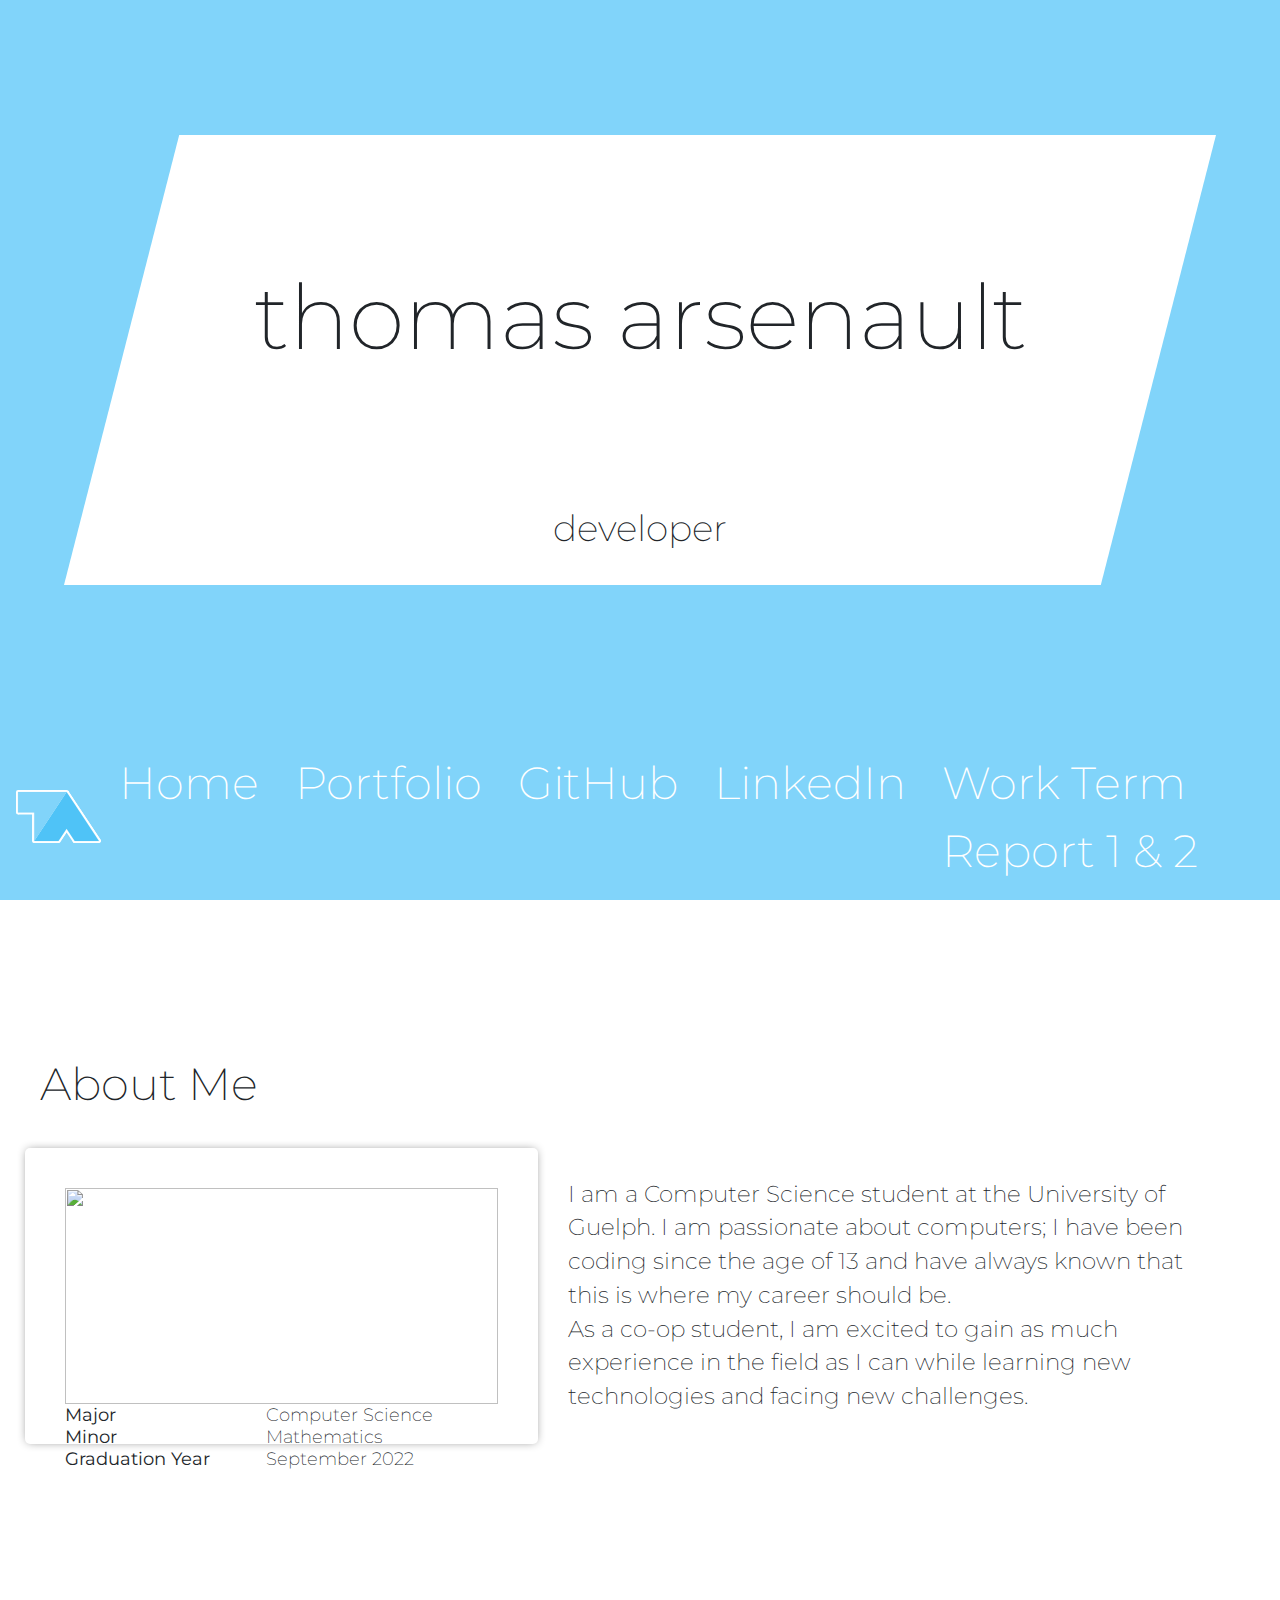
==== index.html @ edb84aa4 "Upload old website" ====
<head>
    <link rel="stylesheet" href="https://maxcdn.bootstrapcdn.com/bootstrap/4.0.0/css/bootstrap.min.css" integrity="sha384-Gn5384xqQ1aoWXA+058RXPxPg6fy4IWvTNh0E263XmFcJlSAwiGgFAW/dAiS6JXm" crossorigin="anonymous">
    <link rel="stylesheet" href="css/index.css">
    <link rel="stylesheet" href="navbar/navbar.css">
    <link rel="apple-touch-icon" sizes="180x180" href="/resources/favicon/apple-touch-icon.png">
    <link rel="icon" type="image/png" sizes="32x32" href="/resources/favicon/favicon-32x32.png">
    <link rel="icon" type="image/png" sizes="16x16" href="/resources/favicon/favicon-16x16.png">
    <link rel="manifest" href="/resources/favicon/site.webmanifest">
    <title>Thomas Arsenault | Developer</title>
    <meta name="viewport" content="width=device-width, initial-scale=1, height=device-height">


</head>
<body>
    <div class="fullPage homePage">
        <div class="homePolygon">
            <div class="homeBanner">
            <div class="homeTitle">
                <span>thomas</span> <span>arsenault</span>
            </div>
            <div class="homeSubtitle">
                developer
            </div>
            </div>
        </div>
        <nav id="navbarPlaceholder" class="homeNavbar mainNavbar navbar navbar-expand-lg navbar-dark"></nav>
    </div>
    <div class="fullPage">
        <div class="homeAbout">
            <div class="homeAboutTitle">About Me</div>
            <div>
                <div class="row">
                <div class="homeEducation col-sm-5">
                    <img class="homeEducationGuelph" src="http://www.chemistry.uoguelph.ca/uchem/asserted/6QGJCS_W750.jpg" />
                    <table class="homeEducationTable">
                        <tr>
                            <td><b>Major</b></td>
                            <td>Computer Science</td>
                        </tr>
                        <tr>
                            <td><b>Minor</b></td>
                            <td>Mathematics</td>
                        </tr>
                        <tr>
                            <td><b>Graduation Year</b></td>
                            <td>September 2022</td>
                        </tr>
                    </table>
                </div>
                <div class="col-sm homeAboutInfo">I am a Computer Science student at the University of Guelph. I am passionate about computers; I have 
                    been coding since the age of 13 and have always known that this is where my career should be.<br />
                    As a co-op student, I am excited to gain as much experience in the field as I can while learning new technologies and facing new challenges.
                </div>
                </div>
                <div class="homeAboutInfo">
                    
                </div>
            </div>
        </div>
    </div>


</body>

<script src="https://code.jquery.com/jquery-3.4.1.min.js"></script>
<script src="js/main.js"></script>
<script src="js/navbar.js"></script>
<script src="https://cdnjs.cloudflare.com/ajax/libs/popper.js/1.12.9/umd/popper.min.js" integrity="sha384-ApNbgh9B+Y1QKtv3Rn7W3mgPxhU9K/ScQsAP7hUibX39j7fakFPskvXusvfa0b4Q" crossorigin="anonymous"></script>
<script src="https://maxcdn.bootstrapcdn.com/bootstrap/4.0.0/js/bootstrap.min.js" integrity="sha384-JZR6Spejh4U02d8jOt6vLEHfe/JQGiRRSQQxSfFWpi1MquVdAyjUar5+76PVCmYl" crossorigin="anonymous"></script>
---- css/index.css ----
@import url('https://fonts.googleapis.com/css?family=Montserrat:200,300,400&display=swap');

*{
    margin: 0px;
    padding: 0px;
    --light-blue-1: #81D4FA;
    --light-blue-2: #4FC3F7;
}

body{
    font-family: 'Montserrat', sans-serif;
}

.fullPage {
  width: 100%;
  height: 100vh;
  position: relative;
  padding-top: 110px;
}

.homePage {
    background-color: var(--light-blue-1);
    font-weight: 200;

}
.homePolygon {
    position: absolute;
    top: 15%;
    left: 0;
    right: 0;
    margin: auto;
  clip-path: polygon(10% 0%, 100% 0%, 90% 100%, 0% 100%);
  background-color: white;
  width: 90%;
  height: 50%;
}

.homeBanner {
    text-align: center;
    vertical-align: middle;
    position: relative;
    height: 100%;
}

.homeTitle {
    font-size: 10vh;
    margin: auto;
    padding: 10% 10% 0 10%;
}

.homeSubtitle {
    /* padding-top: 10%; */
    font-size: 4vh;
    position: absolute;
    bottom: 30px;
    left: 50%;
    transform: translate(-50%, 0);    
}

.portfolio {
    margin: 0 3vh 3vh 3vh;  
}

.portfolioCard {
    margin-top: 3vh;
    margin: 3vh 20px 0 20px;
    padding: 0;
}

.portfolioYear {
    color: var(--light-blue-2)
}

.portfolioNav {
    text-align: center;
    width: 100%;
    margin: 20px 0 0;
    padding-bottom: 20px;
    box-shadow: 0 10px 20px -4px #F2F2F2;
}

.portfolioNavCard {
    font-size: 2.5vh;
    font-weight: 300;
    padding: 30px;
    margin: 10px;
    background-color: var(--light-blue-1);
    color: white;
    border-radius: 4px;
    width: 100%;
    cursor: pointer;
    
}

.portfolioNavCard:hover {
    text-decoration: none;
    color: white;
    background-color: var(--light-blue-2)
}

.portfolioTitle {
    padding: 15px;
    background-color: var(--light-blue-1);
    color: white;
    border-radius: 4px;
    margin: 60px 0 20px 0;
    font-size: 2vh;
    font-weight: 300;
}

.portfolioImageContainer {
    display: flex;
    height: 380px;
}

.portfolioImage {
    display: inline-block;
    margin: auto 0 auto 30px;
}

.portfolioImageTitle {
    display: inline-block;
    color: white;
    font-size: 4vh;
    /* margin: 150px 30px 150px 0; */
    margin: auto 30px auto 0;   
    text-align: center;
    color: white;
    text-shadow:
     -1px -1px 0 #000,  
      1px -1px 0 #000,
      -1px 1px 0 #000,
       1px 1px 0 #000;
}

.portfolioButton {
    background-color: var(--light-blue-1);
    color: white;
    padding: 10px;
    margin-right: 15px;
}

.portfolioButton:hover {
    background-color: var(--light-blue-2);
    color: white;
}

.portfolioButtonContainer {
    position: absolute;
    bottom: 20px;
}

.portfolioDemoImage {
    /* display: flex; */
    /* width: 100px; */
    /* margin: 20px; */
    width: 200px;
}

#portfolioDemoReplacement {
    display: none;
}

.portfolioMoreInfoCard {
    padding: 10px;
}
.portfolioMoreInfoButton {
    background-color: var(--light-blue-1);
    color: white;
    padding: 30px;
    width: 100%;
}

.portfolioMoreInfoButton:hover {
    background-color: var(--light-blue-2);
    color: white;
}

.homeAbout {
    margin: 40px;
    font-weight: 200;
    font-size: 2.5vh;
}

.homeAboutTitle {
    font-size: 5vh;
    margin-bottom: 30px;
}

.homeAboutInfo {
    padding: 30px;
}

.homeEducation {
    box-shadow: 0 0 10px -2px #888888;
    padding: 40px;
    border-radius: 5px;
}

.homeEducationGuelph {
    width: 100%;
}

.homeEducationTable{
    font-weight: 200;
    font-size: 2vh;
    width: 100%;
}
















.portfolioBASF {
    background-image: url('[data-uri]');    
}

.portfolioJytus {
    background-image: url('/resources/jytusbackground.png')
}

.portfolioSasha {
    background-image: url("https://www.toptal.com/designers/subtlepatterns/patterns/so-white.png")
}

.portfolioJungleHut {
    background-image: url('/resources/junglehutbackground.png')
}

.portfolioKenna {
    background-color: #D00A2B;
}

.portfolioNextBus{
    background-image: url("https://www.toptal.com/designers/subtlepatterns/patterns/funky-lines.png")
}

.workTermBody {
    padding: 0 20%;
    font-weight: 200;
    font-size: 2.5vh;
}
.paragraphTitle {
    font-size: 34px;
    margin-bottom: 20px;
}

.paragraph {
    margin-bottom: 50px;
}

.workTermSubHeader {
    font-style: italic;
}

.reportImageLogo {
    height: 100px;
    margin: 40px;
}

.reportImage {
    height: 300px;
    padding: 30px 0;
}

.reportImageCaption {
    font-size: 16px;
    padding: 20px;
}

.coopImage4 {
    height: 400px;
}
.reportImageContainer {
    text-align: center;
}

a {
    text-decoration: none;
}

a:hover {
    text-decoration: none;
}
@media screen and (max-width : 446px) {
    .homeTitle {
        font-size: 3vh;
    }
    .homeSubtitle {
        font-size: 1.5rem;
    }
} 

@media screen and (max-width : 575px) {
    .homeTitle {
        font-size: 5vh;
    }
    .homeSubtitle {
        padding-top: 30%;
        font-size: 3vh;
    }
    .portfolioImage {
        display: inline-block;
        margin: 30px auto 0px auto;
        width: 50%;
    }
    
    .portfolioImageTitle {
        display: inline-block;
        color: white;
        font-size: 3vh;
        margin: 30px;
    }
    .portfolio {
        margin: 1vh;
    }
    #portfolioDemoReplacement {
        display: block;
    }
    .portfolioDemoImage {
        display: none;
    }

    .workTermBody {
        padding: 0 5%;
    }

    .reportImage {
        width: 80%;
        height: 40%;
    }

    .coopImage2 {
        height: 200px;
    }

    .coopImage4 {
        height: 300px;
    }


} 


/* @media screen and (max-width : 446px) {
    .homeTitle {
        font-size: 3rem;
    }
    .homeSubtitle {
        padding-top: 40%;
        font-size: 1rem;
    }
}
*/
---- navbar/navbar.css ----
#navbarPlaceholder {
}

.mainNavbar {
    width: 100%;
    background-color: var(--light-blue-1);
    z-index: 100;
    transition: 0.5s ease;
    font-weight: 200;   
    font-size: 4vh;
    position: fixed;
}

.homeNavbar {
    position: absolute;
    font-size: 5vh;
    bottom: 0px;
    margin-top: 0px;
}

.mainNavLink {
    color: white;
    margin: 0 10px 0 10px;
    font-family: 'Montserrat', sans-serif;
    
}

.navbarLogo {
    width: 100px;
    margin: 15px 0 15px 0;
    /* filter: drop-shadow(2px 1px 0px #FFF) drop-shadow(-1px 2px 0px #FFF) drop-shadow(1px -1px 0px #FFF) drop-shadow(-1px -1px 0px #FFF) */
}
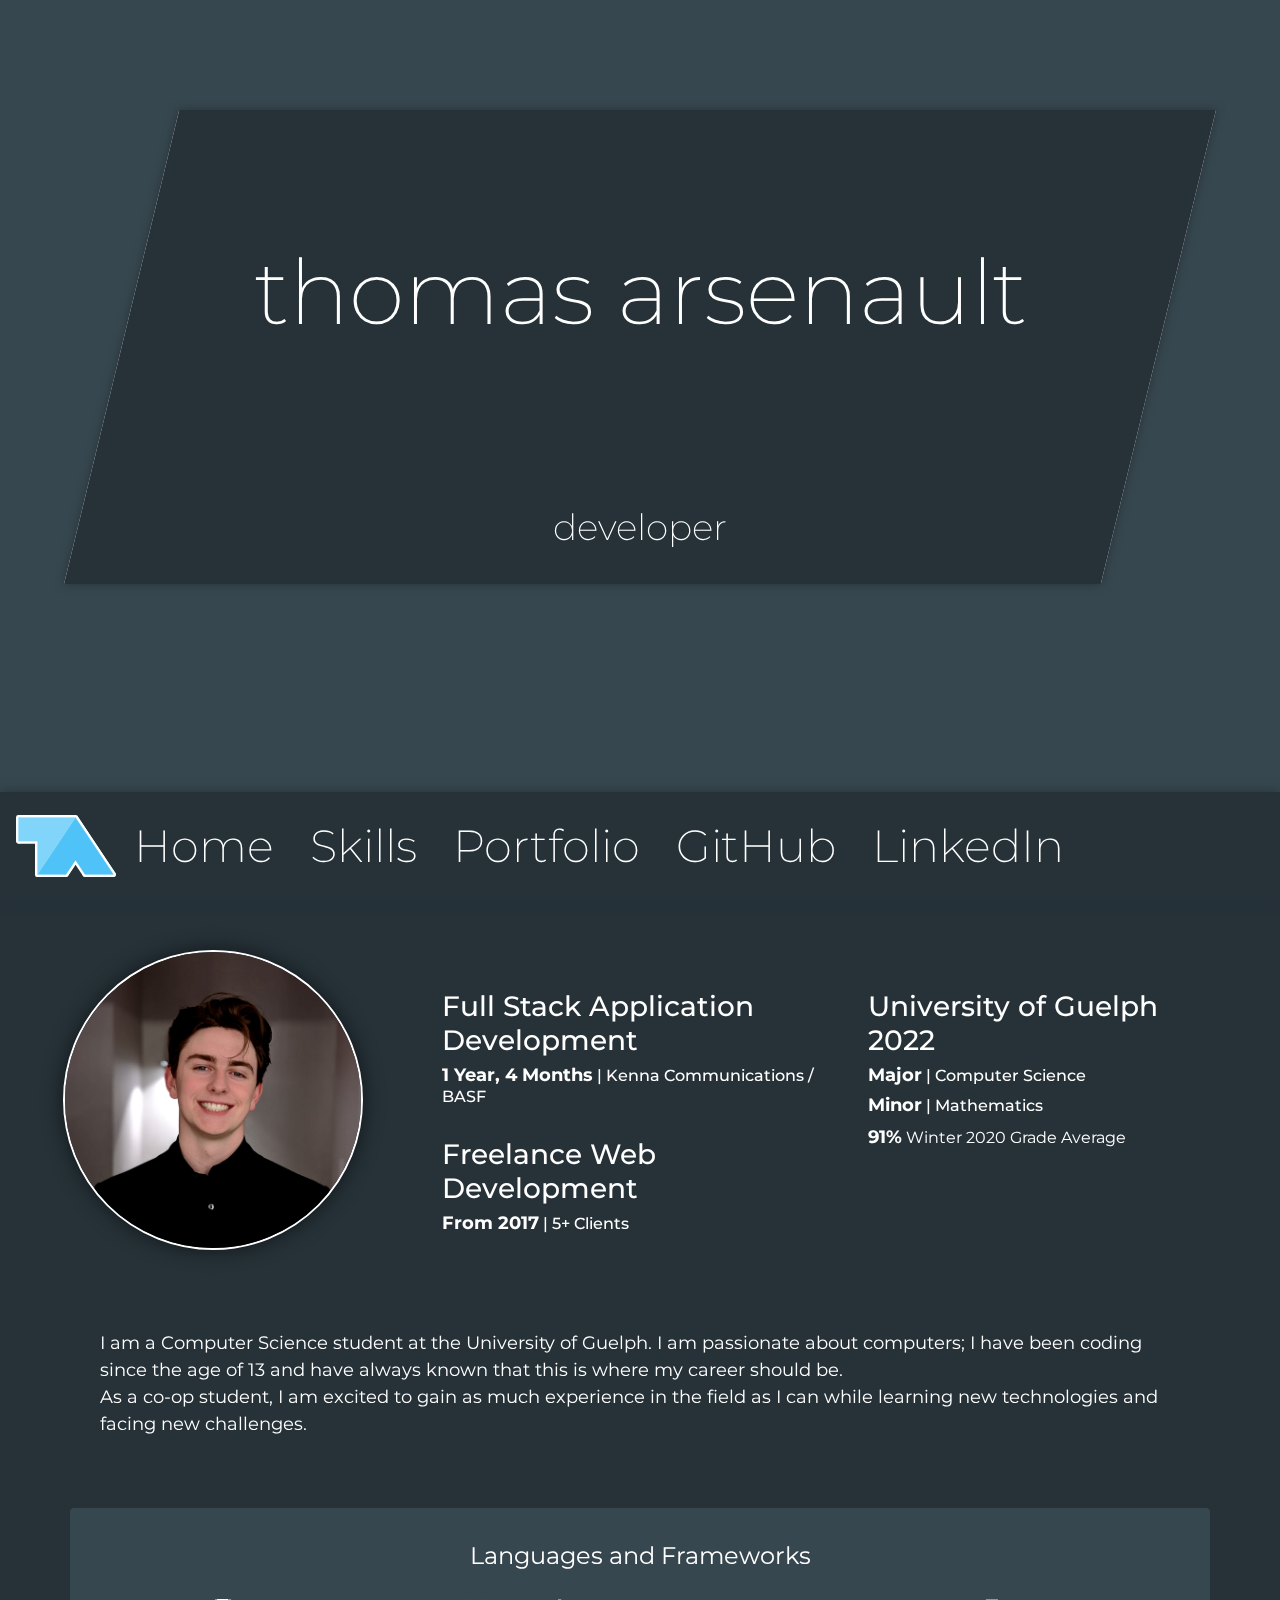
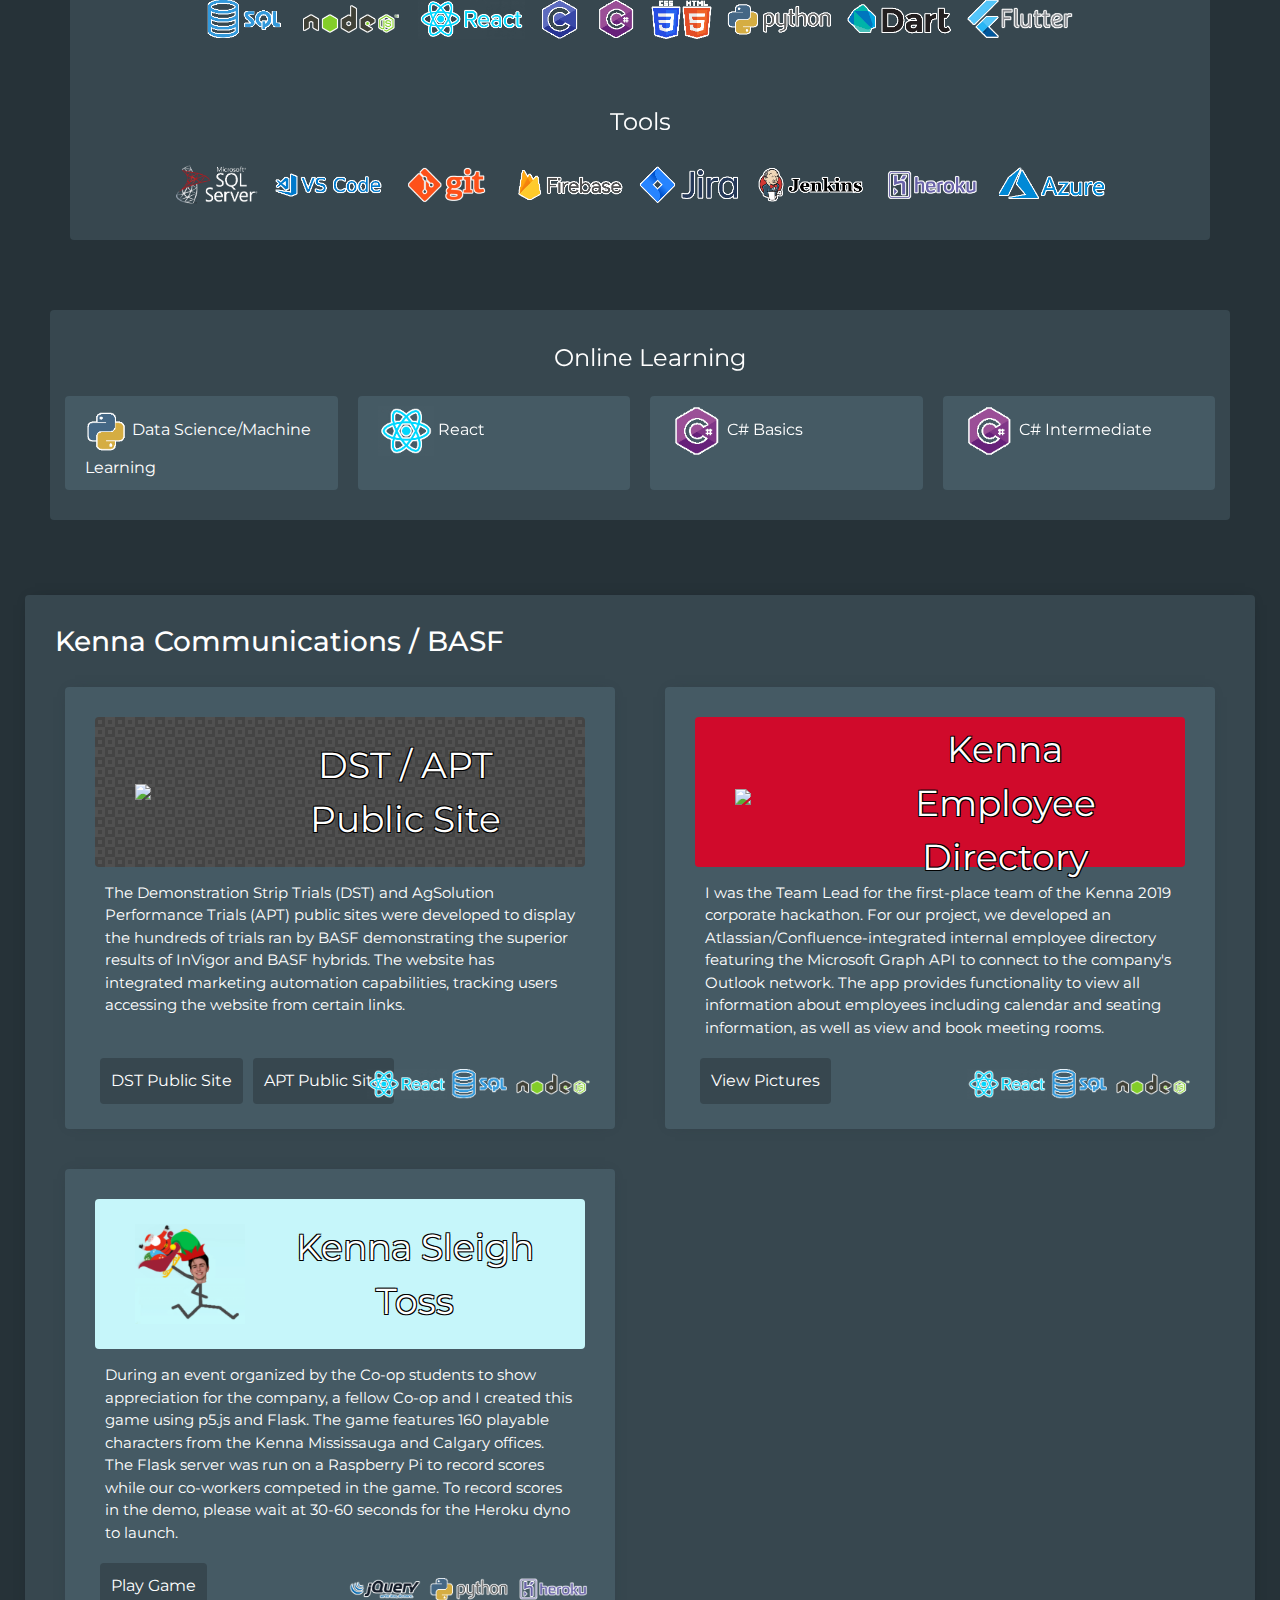
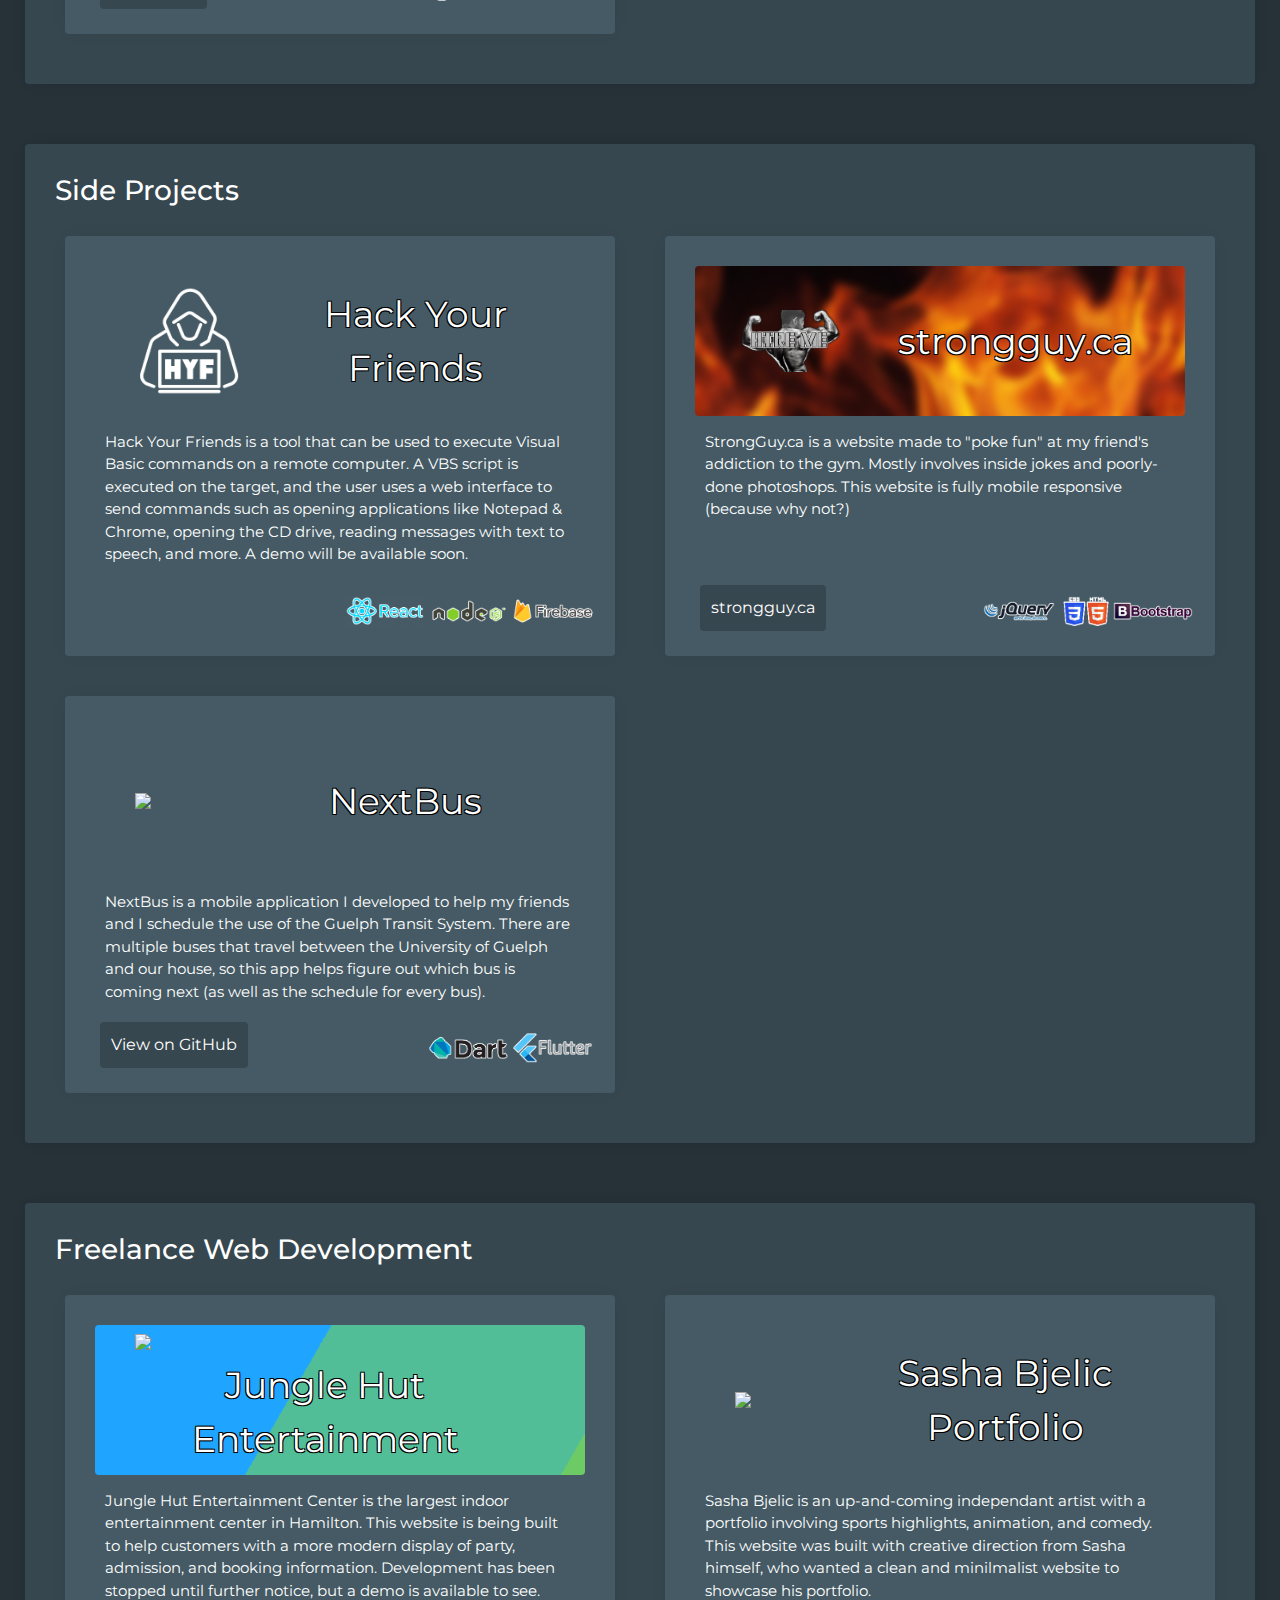
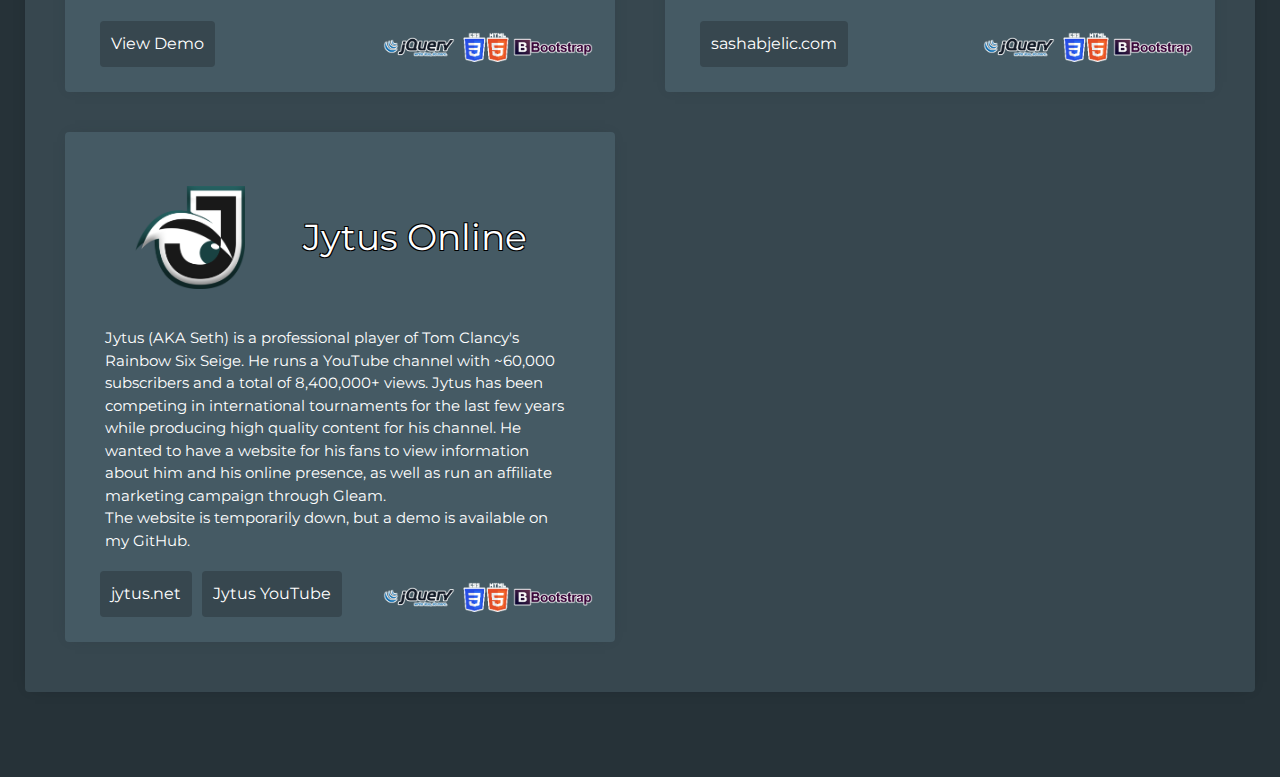
==== commit e310608b: "Complete remake of website - dark mode" ====
--- a/index.html
+++ b/index.html
@@ -2,6 +2,8 @@
     <link rel="stylesheet" href="https://maxcdn.bootstrapcdn.com/bootstrap/4.0.0/css/bootstrap.min.css" integrity="sha384-Gn5384xqQ1aoWXA+058RXPxPg6fy4IWvTNh0E263XmFcJlSAwiGgFAW/dAiS6JXm" crossorigin="anonymous">
     <link rel="stylesheet" href="css/index.css">
     <link rel="stylesheet" href="navbar/navbar.css">
+    <link rel="stylesheet" href="css/portfolio.css">
+    <link rel="stylesheet" href="css/skills.css">
     <link rel="apple-touch-icon" sizes="180x180" href="/resources/favicon/apple-touch-icon.png">
     <link rel="icon" type="image/png" sizes="32x32" href="/resources/favicon/favicon-32x32.png">
     <link rel="icon" type="image/png" sizes="16x16" href="/resources/favicon/favicon-16x16.png">
@@ -13,20 +15,182 @@
 </head>
 <body>
     <div class="fullPage homePage">
-        <div class="homePolygon">
-            <div class="homeBanner">
-            <div class="homeTitle">
-                <span>thomas</span> <span>arsenault</span>
-            </div>
-            <div class="homeSubtitle">
-                developer
-            </div>
+        <div class="cube"></div>
+        <div class="cube"></div>
+        <div class="cube"></div>
+        <div class="cube"></div>
+        <div class="cube"></div>
+        <div class="cube"></div>
+        <div class="cube"></div>
+        <div class="cube"></div>
+        <div class="cube"></div>
+        <div class="cube"></div>
+        <div class="cube"></div>
+        <div class="cube"></div>
+        <div class="cube"></div>
+        <div class="cube"></div>
+        <div class="cube"></div>
+        <div class="cube"></div>
+        <div class="cube"></div>
+        <div class="cube"></div>
+        <div class="cube"></div>
+
+        <div class="home-polygon-wrapper">
+            <div class="home-polygon">
+                <div class="home-banner">
+                <div class="home-title tracking-in-contract">
+                    <span>thomas</span> <span>arsenault</span>
+                </div>
+                <div class="home-subtitle tracking-in-contract">
+                    developer
+                </div>
+                </div>
             </div>
         </div>
         <nav id="navbarPlaceholder" class="homeNavbar mainNavbar navbar navbar-expand-lg navbar-dark"></nav>
     </div>
-    <div class="fullPage">
-        <div class="homeAbout">
+    <div class="home-page">
+        <div class="about-me-bio" id="#about-me-bio">
+            <div class="row">
+                <div class="col-sm-4 img-container">
+                    <img src="resources/headshot.png" />
+                </div>
+                <div class="col-sm-4 bio-container">
+                    <div class="about-me-bio-paragraph">
+                        <h3>Full Stack Application Development</h3>
+                        <h6><span class="field">1 Year, 4 Months</span> | Kenna Communications / BASF</h6>
+                        <br />
+                        <h3>Freelance Web Development</h3>
+                        <h6><span class="field">From 2017</span> | 5+ Clients</h6>
+                    </div>
+                </div>
+                <div class="col-sm-3 bio-container">
+                    <div class="about-me-bio-paragraph">
+                        <h3>University of Guelph 2022</h3>
+                            <h6><span class="field">Major</span> | Computer Science</h6>
+                            <h6><span class="field">Minor</span> | Mathematics</h6>
+                            <span class="field">91%</span> Winter 2020 Grade Average
+                    </div>
+                </div>
+            </div>
+            <div class="text">
+                I am a Computer Science student at the University of Guelph. I am passionate about computers; I have 
+                    been coding since the age of 13 and have always known that this is where my career should be.<br />
+                    As a co-op student, I am excited to gain as much experience in the field as I can while learning new technologies and facing new challenges.
+            </div>
+            </div>
+            <span id="skills" style="position: absolute; margin-top: -100px"></span>
+        <div class="skills">
+            <div class="skills-wrapper">
+            <div class="skills-container">
+                    <div class="skills-title">
+                        Languages and Frameworks
+                    </div>
+                    <div class="skills-tech">
+                        <img src="resources/tech_logos/sql.png">
+                        <img src="resources/tech_logos/nodejs.png">
+                        <img src="resources/tech_logos/reactjs.png">
+                        <img src="resources/tech_logos/c.png">
+                        <img src="resources/tech_logos/csharp.png">
+                        <!-- <img src="resources/tech_logos/jquery.png"> -->
+                        <!-- <img src="resources/tech_logos/bootstrap.png"> -->
+                        <img src="resources/tech_logos/htmlcss.png">
+                        <img src="resources/tech_logos/python.png">
+                        <img src="resources/tech_logos/dart.png">
+                        <img src="resources/tech_logos/flutter.png">
+                    </div>
+                </div>
+            <div class="skills-container">
+                <div class="skills-title">
+                        Tools
+                    </div>
+                    <div class="skills-tech">
+                        <img src="resources/tech_logos/sqlserver.png">
+                        <img src="resources/tech_logos/vscode.png">
+                        <img src="resources/tech_logos/git.png">
+                        <img src="resources/tech_logos/firebase.png">
+                        <img src="resources/tech_logos/jira.png">
+                        <img src="resources/tech_logos/jenkins.png">
+                        <img src="resources/tech_logos/heroku.png">
+                        <img src="resources/tech_logos/azure.png">
+                    </div>
+                </div>
+            </div>
+            </div>
+            <div class="online-learning">
+                <div class="online-learning-title">
+                    Online Learning
+                </div>
+                <div class="row">
+                    <a class="online-course col-sm" target="_blank" href="https://www.udemy.com/course/python-for-data-science-and-machine-learning-bootcamp/learn/lecture/5760272#overview">
+                        <img src="resources/tech_logos/python_logo.png" />
+                        Data Science/Machine Learning
+                    </a>
+                    <a class="online-course col-sm" target="_blank" href="https://www.udemy.com/course/react-the-complete-guide-incl-redux/learn/lecture/8090862#overview">
+                        <img src="resources/tech_logos/reactjs_logo.png" />
+                        React
+                    </a>
+                    <a class="online-course col-sm" target="_blank" href="https://www.udemy.com/course/csharp-tutorial-for-beginners/learn/lecture/2900540#overview">
+                        <img src="resources/tech_logos/csharp.png" />
+                        C# Basics
+                    </a>
+                    <a class="online-course col-sm" target="_blank" href="https://www.udemy.com/course/csharp-intermediate-classes-interfaces-and-oop/learn/lecture/2484606#overview">
+                        <img src="resources/tech_logos/csharp.png" />
+                        C# Intermediate
+                    </a>
+                </div>
+            </div>
+        </div>
+        <span id="portfolio" style="position: absolute; margin-top: -100px"></span>
+
+        <!-- <p>
+            <a class="btn btn-primary" data-toggle="collapse" href="#mountains-collapse" role="button">
+              Link with href
+            </a>
+          </p>
+        <div class="mountains collapse" id="mountains-collapse">
+            <div class="row">
+                <div class="col-sm-3">
+                    <div class="mountain-card-container">
+                        <div class="mountain-card">
+                            <h4>Mt. Washington | 6,288'</h4>
+                            White Mountain National Forest<br/>
+                            New Hampshire, U.S.<br/>
+                            Highest Peak in New England
+                        </div>
+                    </div>
+                </div>
+                <div class="col-sm-3">
+                </div>
+                <div class="col-sm-6">
+                    <div class="mountain-card-container">
+                        <div class="mountain-card">
+                            <h4>Mt. Lafayette | 5,249'</h4>
+                            White Mountain National Forest<br/>
+                            New Hampshire, U.S.
+                        </div>
+                        <div class="mountain-card">
+                            <h4>Mt. Robertson | 3,296'</h4>
+                            Shenandoah Valley<br/>
+                            Virginia, U.S.
+                        </div>
+                        <div class="mountain-card">
+                            <h4>Old Rag Mountain | 3,284'</h4>
+                            Shenandoah Valley<br/>
+                            Virginia, U.S.
+                        </div>
+                        <div class="mountain-card">
+                            <h4>Cadillac Mountain | 1,530'</h4>
+                            Acadia National Park<br/>
+                            Maine, U.S.
+                        </div>
+                    </div>
+                </div>
+            </div>
+        </div> -->
+
+        
+        <!-- <div class="homeAbout">
             <div class="homeAboutTitle">About Me</div>
             <div>
                 <div class="row">
@@ -56,8 +220,11 @@
                     
                 </div>
             </div>
+        </div> -->
+        <div class="portfolio" id="portfolio-placeholder">
         </div>
     </div>
+
 
 
 </body>
@@ -65,5 +232,10 @@
 <script src="https://code.jquery.com/jquery-3.4.1.min.js"></script>
 <script src="js/main.js"></script>
 <script src="js/navbar.js"></script>
+<script src="js/portfolio.js"></script>
 <script src="https://cdnjs.cloudflare.com/ajax/libs/popper.js/1.12.9/umd/popper.min.js" integrity="sha384-ApNbgh9B+Y1QKtv3Rn7W3mgPxhU9K/ScQsAP7hUibX39j7fakFPskvXusvfa0b4Q" crossorigin="anonymous"></script>
 <script src="https://maxcdn.bootstrapcdn.com/bootstrap/4.0.0/js/bootstrap.min.js" integrity="sha384-JZR6Spejh4U02d8jOt6vLEHfe/JQGiRRSQQxSfFWpi1MquVdAyjUar5+76PVCmYl" crossorigin="anonymous"></script>
+<script src="//cdnjs.cloudflare.com/ajax/libs/ScrollMagic/2.0.7/ScrollMagic.min.js"></script>
+<script src="//cdnjs.cloudflare.com/ajax/libs/ScrollMagic/2.0.7/plugins/debug.addIndicators.min.js"></script>
+<script src="//cdnjs.cloudflare.com/ajax/libs/ScrollMagic/2.0.7/ScrollMagic.min.js"></script>
+<script src="//cdnjs.cloudflare.com/ajax/libs/ScrollMagic/2.0.7/plugins/debug.addIndicators.min.js"></script>
--- a/css/index.css
+++ b/css/index.css
@@ -5,50 +5,148 @@
     padding: 0px;
     --light-blue-1: #81D4FA;
     --light-blue-2: #4FC3F7;
+    --dark-bg-1: #455A64;
+    --dark-bg-2: #37474F;
+    --dark-bg-3: #263238;
+    --dark-bg-shadow: #111619;
 }
 
 body{
     font-family: 'Montserrat', sans-serif;
+    background-color: var(--dark-bg-3);
 }
 
 .fullPage {
-  width: 100%;
-  height: 100vh;
-  position: relative;
-  padding-top: 110px;
+width: 100%;
+height: 100vh;
+position: relative;
+padding-top: 110px;
+background-color: var(--dark-bg-1);
+}
+
+.home-page {
+    width: 100%;
+    position: relative;
+    padding-top: 100px;
+    color: white;
+}
+
+.invisible {
+    background-color: red;
+}
+.about-me-bio {
+    width: 100%;
+    background-color: var(--dark-bg-3);
+    margin: 0;
+    margin-top: -110px;
+    color: white;
+    z-index: 10;
+}
+
+.about-me-bio .row {
+    margin: 0;
+}
+
+.about-me-bio .img-container {
+    text-align: center;
+    padding: 60px 0;
+}
+
+.about-me-bio .img-container img {
+    border-radius: 1000px;
+    height: 300px;
+    width: 300px;
+    box-shadow: 0 0 20px var(--dark-bg-shadow);
+    border: 2px solid white
+}
+
+.about-me-bio .bio-container {
+    padding-top: 100px;
+}
+
+.about-me-bio .field {
+    font-weight: bold;
+    font-size: 18px;
+}
+
+.about-me-bio .text {
+    padding: 20px 100px 50px;
+    font-size: 18px;
+}
+
+.mountains {
+    background-image: url('../resources/MtWashington.png');
+    width: 100%;
+    height: 100%;
+    background-size: 100%;
+    background-repeat: no-repeat;
+    z-index: -10;
+}
+
+.mountains .row {
+    text-align: center;
+    height: 100%;
+}
+
+.mountains .col-sm-3 .mountain-card-container {
+    padding-top: 15%;
+    width: 450px;
+    margin-left: 40px;
+}
+
+.mountains .col-sm-6 .mountain-card-container {
+    padding-top: 20%;
+    width: 600px;
+}
+.mountains .mountain-card {
+    background-color: white;
+    padding: 10px;
+    border-radius: 10px;
+    margin: 20px;
+    box-shadow: 0 0 5px 0px #383838;
 }
 
 .homePage {
-    background-color: var(--light-blue-1);
+    background-color: var(--dark-bg-2);
     font-weight: 200;
 
 }
-.homePolygon {
+
+.home-polygon-wrapper {
+    filter: drop-shadow(0 0 5px var(--dark-bg-3));
+    width: 100%;
+    height: 100%;
+
+}
+.home-polygon {
     position: absolute;
-    top: 15%;
+    /* top: 15%; */
     left: 0;
     right: 0;
     margin: auto;
-  clip-path: polygon(10% 0%, 100% 0%, 90% 100%, 0% 100%);
-  background-color: white;
-  width: 90%;
-  height: 50%;
-}
-
-.homeBanner {
+    clip-path: polygon(10% 0%, 100% 0%, 90% 100%, 0% 100%);
+    background-color: white;
+    width: 90%;
+    height: 60%;
+}
+
+.home-banner {
     text-align: center;
     vertical-align: middle;
     position: relative;
     height: 100%;
-}
-
-.homeTitle {
+    background-color: var(--dark-bg-3);
+    color: white;
+}
+
+
+.home-title {
     font-size: 10vh;
     margin: auto;
     padding: 10% 10% 0 10%;
 }
 
-.homeSubtitle {
+.home-subtitle {
     /* padding-top: 10%; */
     font-size: 4vh;
     position: absolute;
@@ -57,9 +155,9 @@
     transform: translate(-50%, 0);    
 }
 
-.portfolio {
+/* .portfolio {
     margin: 0 3vh 3vh 3vh;  
-}
+} */
 
 .portfolioCard {
     margin-top: 3vh;
@@ -127,10 +225,10 @@
     text-align: center;
     color: white;
     text-shadow:
-     -1px -1px 0 #000,  
-      1px -1px 0 #000,
-      -1px 1px 0 #000,
-       1px 1px 0 #000;
+    -1px -1px 0 #000,  
+    1px -1px 0 #000,
+    -1px 1px 0 #000,
+    1px 1px 0 #000;
 }
 
 .portfolioButton {
@@ -207,21 +305,6 @@
     width: 100%;
 }
 
-
-
-
-
-
-
-
-
-
-
-
-
-
-
-
 .portfolioBASF {
     background-image: url('[data-uri]');    
 }
@@ -294,19 +377,19 @@
     text-decoration: none;
 }
 @media screen and (max-width : 446px) {
-    .homeTitle {
+    .home-title {
         font-size: 3vh;
     }
-    .homeSubtitle {
+    .home-subtitle {
         font-size: 1.5rem;
     }
 } 
 
 @media screen and (max-width : 575px) {
-    .homeTitle {
+    .home-title {
         font-size: 5vh;
     }
-    .homeSubtitle {
+    .home-subtitle {
         padding-top: 30%;
         font-size: 3vh;
     }
@@ -362,4 +445,250 @@
         font-size: 1rem;
     }
 }
-*/+*/
+
+/* TRANSITIONS */
+.tracking-in-contract {
+    -webkit-animation: tracking-in-contract 0.8s cubic-bezier(0.215, 0.610, 0.355, 1.000) both;
+            animation: tracking-in-contract 0.8s cubic-bezier(0.215, 0.610, 0.355, 1.000) both;
+}
+@-webkit-keyframes tracking-in-contract {
+    0% {
+    letter-spacing: .4em;
+    opacity: 0;
+    }
+    40% {
+    opacity: 0.6;
+    }
+    100% {
+    letter-spacing: normal;
+    opacity: 1;
+    }
+}
+@keyframes tracking-in-contract {
+    0% {
+    letter-spacing: .4em;
+    opacity: 0;
+    }
+    40% {
+    opacity: 0.6;
+    }
+    100% {
+    letter-spacing: normal;
+    opacity: 1;
+    }
+}
+
+/* HOME PAGE CUBES */
+
+/* -- 7 -- */
+.cube {
+    position: fixed;
+    width: 10px;
+    height: 10px;
+    left: 50vw;
+    top: 70vh;
+    border: 1px solid #FFEB3B;
+    -webkit-transform-origin: top left;
+            transform-origin: top left;
+    -webkit-transform: scale(0) rotate(0deg) translate(-50%, -50%);
+            transform: scale(0) rotate(0deg) translate(-50%, -50%);
+    -webkit-animation: cube 12s ease-in forwards infinite;
+            animation: cube 12s ease-in forwards infinite;
+}
+.cube:nth-child(2n) {
+    border-color: #2196F3;
+}
+.cube:nth-child(3n) {
+    border-color: #FFEB3B;
+}
+
+/* -- 2 -- */
+.cube:nth-child(2) {
+    border-color: #2196F3;
+    -webkit-animation-delay: -10s;
+            animation-delay: -10s;
+            top: 11vh;
+            left: 10vw;
+}
+
+/* -- 3 -- */
+.cube:nth-child(3) {
+    border-color: #F44336;
+    -webkit-animation-delay: -9s;
+            animation-delay: -9s;
+            left: 90vw;
+            top: 80vh;
+}
+
+/* -- 14 -- */
+.cube:nth-child(14) {
+    border-color:  #F44336;
+    -webkit-animation-delay:-8s;
+            animation-delay:-8s;
+            left: 2vw;
+            top: 70vh; 
+}
+/* -- 4 -- */
+.cube:nth-child(4) {
+    border-color: #2196F3;
+    -webkit-animation-delay: -7s;
+            animation-delay: -7s;
+            left: 90vw;
+            top: 10vh;
+}
+
+/* -- 12 -- */
+.cube:nth-child(12) {
+    border-color:  #F44336;
+    -webkit-animation-delay: -6s;
+            animation-delay: -6s;
+            left: 38vw;
+            top: 75vh; 
+}
+
+/* -- 13 -- */
+.cube:nth-child(13) {
+    border-color: #FFEB3B;
+    -webkit-animation-delay: -5s;
+            animation-delay: -5s;
+            left: 62vw;
+            top: 6vh; 
+}
+
+/* -- 11 -- */
+.cube:nth-child(11) {
+    border-color: #2196F3;
+    -webkit-animation-delay: -4s;
+            animation-delay: -4s;
+            left: 65vw;
+            top: 75vh;
+}
+
+/* -- 15 -- */
+.cube:nth-child(15) {
+    border-color: #F44336;
+    -webkit-animation-delay: -3s;
+            animation-delay: -3s;
+            left: 37vw;
+            top: 6vh; 
+}
+
+/* -- 18 -- */
+.cube:nth-child(18) {
+    border-color: #2196F3;
+    -webkit-animation-delay: -2s;
+            animation-delay: -2s;
+            left: 90vw;
+            top: 55vh;
+}
+
+/* -- 9 -- */
+.cube:nth-child(9) {
+    border-color: #FFEB3B;
+    -webkit-animation-delay: -1s;
+            animation-delay: -1s;
+            left: 5vw;
+            top: 30vh;
+}
+
+
+/* -- 6 -- */
+.cube:nth-child(6) {
+    border-color: #2196F3;
+    -webkit-animation-delay: 1s;
+            animation-delay: 1s;
+            left: 50vw;
+            top: 5vh;
+}
+
+/* -- 16 -- */
+.cube:nth-child(16) {
+    border-color: #FFEB3B;
+    -webkit-animation-delay: 2s;
+            animation-delay: 2s;
+            left: 22vw;
+            top: 74vh; 
+}
+
+/* -- 8 -- */
+.cube:nth-child(8) {
+    border-color: #FFEB3B;
+    -webkit-animation-delay: 3s;
+            animation-delay: 3s;
+            left: 90vw;
+            top: 35vh;
+}
+
+/* -- 19 -- */
+.cube:nth-child(19) {
+    border-color: #2196F3;
+    -webkit-animation-delay: 4s;
+            animation-delay: 4s;
+            left: 5vw;
+            top: 55vh;
+}
+
+/* -- x -- */
+.cube:nth-child(7) {
+    border-color: #F44336;
+    -webkit-animation-delay: 5s;
+            animation-delay: 5s;
+            left: 75vw;
+            top: 5vh;
+}
+
+/* -- 5 -- */
+.cube:nth-child(5) {
+    border-color: #2196F3;
+    -webkit-animation-delay: 6s;
+            animation-delay: 6s;
+            left: 10vw;
+            top: 80vh;
+}
+
+/* -- 17 -- */
+.cube:nth-child(17) {
+    border-color: #FFEB3B;
+    -webkit-animation-delay: 7s;
+            animation-delay: 7s;
+            left: 78vw;
+            top: 68vh;
+}
+
+/* -- 10 -- */
+.cube:nth-child(10) {
+    border-color: #FFEB3B;
+    -webkit-animation-delay: 8s;
+            animation-delay: 8s;
+            left: 25vw;
+            top: 5vh;
+}
+
+
+
+@-webkit-keyframes cube {
+    from {
+    -webkit-transform: scale(0) rotate(0deg) translate(-50%, -50%);
+            transform: scale(0) rotate(0deg) translate(-50%, -50%);
+    opacity: 1;
+    }
+    to {
+    -webkit-transform: scale(20) rotate(960deg) translate(-50%, -50%);
+            transform: scale(20) rotate(960deg) translate(-50%, -50%);
+    opacity: 0;
+    }
+}
+
+@keyframes cube {
+    from {
+    -webkit-transform: scale(0) rotate(0deg) translate(-50%, -50%);
+            transform: scale(0) rotate(0deg) translate(-50%, -50%);
+    opacity: 1;
+    }
+    to {
+    -webkit-transform: scale(20) rotate(960deg) translate(-50%, -50%);
+            transform: scale(20) rotate(960deg) translate(-50%, -50%);
+    opacity: 0;
+    }
+}--- a/navbar/navbar.css
+++ b/navbar/navbar.css
@@ -3,12 +3,14 @@
 
 .mainNavbar {
     width: 100%;
-    background-color: var(--light-blue-1);
+    background-color: var(--dark-bg-3);
+    /* background-color: var(--dark-bg-2); */
     z-index: 100;
     transition: 0.5s ease;
     font-weight: 200;   
     font-size: 4vh;
     position: fixed;
+    box-shadow: 0 0 10px var(--dark-bg-3);
 }
 
 .homeNavbar {
--- a/css/portfolio.css
+++ b/css/portfolio.css
@@ -0,0 +1,147 @@
+.portfolio {
+    background-color: var(--dark-bg-3);
+    height: 100%;
+    width: 100%;
+    padding: 25px;
+    color: white;
+    display: inline-table;
+}
+
+.portfolio-section {
+    width: 100%;
+    background-color: var(--dark-bg-2);
+    padding: 30px;
+    border-radius: 4px;
+    box-shadow: 0 0 15px -10px var(--dark-bg-shadow);
+    margin-bottom: 60px;
+}
+
+.portfolio-section .project-container {
+    min-width: 50%;
+}
+
+.portfolio-section .project {
+    padding: 30px;
+    background-color: var(--dark-bg-1);
+    margin: 20px 10px;
+    border-radius: 4px;
+    box-shadow: 0 0 15px -10px var(--dark-bg-3);
+    height: 100%;
+    position: relative;
+}
+
+
+.portfolio-section .img-container {
+    display: flex;
+    min-height: 150px;
+    max-height: 150px;
+    border-radius: 4px;
+    padding: 5px;
+}
+
+.portfolio-section .img-container .row {
+    width: 100%;
+    margin: 0;
+    max-height: inherit;
+}
+.portfolio-section .project-image {
+    display: inline-block;
+    /* margin: auto 0 auto 30px; */
+    margin: auto 20px;
+    width: auto;
+    max-width: 140px;
+    max-height: 140px;
+}
+.portfolio-section .project-title {
+    max-height: inherit;
+    display: inline-block;
+    color: white;
+    font-size: 4vh;
+    /* margin: 150px 30px 150px 0; */
+    margin: auto 30px auto 0;   
+    text-align: center;
+    color: white;
+    text-shadow:
+    -1px -1px 0 #000,  
+    1px -1px 0 #000,
+    -1px 1px 0 #000,
+    1px 1px 0 #000;
+}
+
+.portfolio-section .text-container {
+    padding: 15px 10px;
+    padding-bottom: 60px;
+    font-size: 15px;
+}
+
+.row.display-flex {
+    display: flex;
+    flex-wrap: wrap;
+  }
+  .row.display-flex > [class*='col-'] {
+    display: flex;
+    flex-direction: column;
+  }
+
+.portfolio-section .button-container {
+    bottom: 25px;
+    position: absolute;
+}
+
+.portfolio-section .button-container a{
+    background-color: var(--dark-bg-2);
+    padding: 10px;
+    margin: 0px 5px;
+    color: white;
+}
+
+.portfolio-section .button-container a:hover{
+    background-color: var(--dark-bg-3);
+}
+
+.portfolio-section .tech-container {
+    position: absolute;
+    bottom: 30px;
+    right: 20px;
+}
+.portfolio-section .tech-container img {
+    height: 30px;
+    padding: 0px 2px;
+}
+
+#basf {
+    background-image: url('[data-uri]');    
+}
+
+#jytus {
+    background-image: url('/resources/jytusbackground.png')
+}
+
+#sasha {
+    background-image: url("https://www.toptal.com/designers/subtlepatterns/patterns/so-white.png")
+}
+
+#junglehut {
+    background-image: url('/resources/junglehutbackground.png')
+}
+
+#kenna {
+    background-color: #D00A2B;
+}
+
+#nextbus{
+    background-image: url("https://www.toptal.com/designers/subtlepatterns/patterns/funky-lines.png")
+}
+
+#kst {
+    background-color: #C6F6FA;
+}
+
+#hackyourfriends {
+    /* background-color: #992F2F; */
+    background-image: url("https://wegotcode.com/wp-content/uploads/2017/01/code-background.png")
+}
+
+#strongguy {
+    background-image: url("/resources/strongguy_background.png");
+}--- a/css/skills.css
+++ b/css/skills.css
@@ -0,0 +1,61 @@
+.skills {
+    padding: 20px;
+    margin: 0px 50px 50px;
+    background-color: var(--dark-bg-3);
+}
+
+.skills-wrapper {
+    background-color: var(--dark-bg-2);
+    border-radius: 4px;
+}
+.skills-container {
+    padding: 20px 0px 30px;
+}
+
+.skills-container .skills-title {
+    padding: 10px 10px 20px 10px;
+    font-size: 24px;
+    text-align: center;
+}
+
+.skills-container .skills-tech {
+    text-align: center;
+    padding: 0 20px;
+}
+.skills-container img {
+    height: 50px;
+    padding: 5px;
+}
+
+.online-learning {
+    padding: 20px;
+    margin: 0px 50px 50px;
+    background-color: var(--dark-bg-2);
+    border-radius: 4px;
+}
+
+.online-learning .online-learning-title {
+    text-align: center;
+    width: 100%;
+    font-size: 24px;
+    margin: 10px;
+}
+
+.online-learning .online-course {
+    background-color: var(--dark-bg-1);
+    border-radius: 4px;
+    margin: 10px;
+    padding: 10px;
+    padding-left: 20px;
+    color: white;
+    transition: .2s;
+}
+
+.online-learning .online-course:hover {
+    background-color: var(--dark-bg-3);
+
+}
+
+.online-learning .online-course img {
+    height: 50px;
+}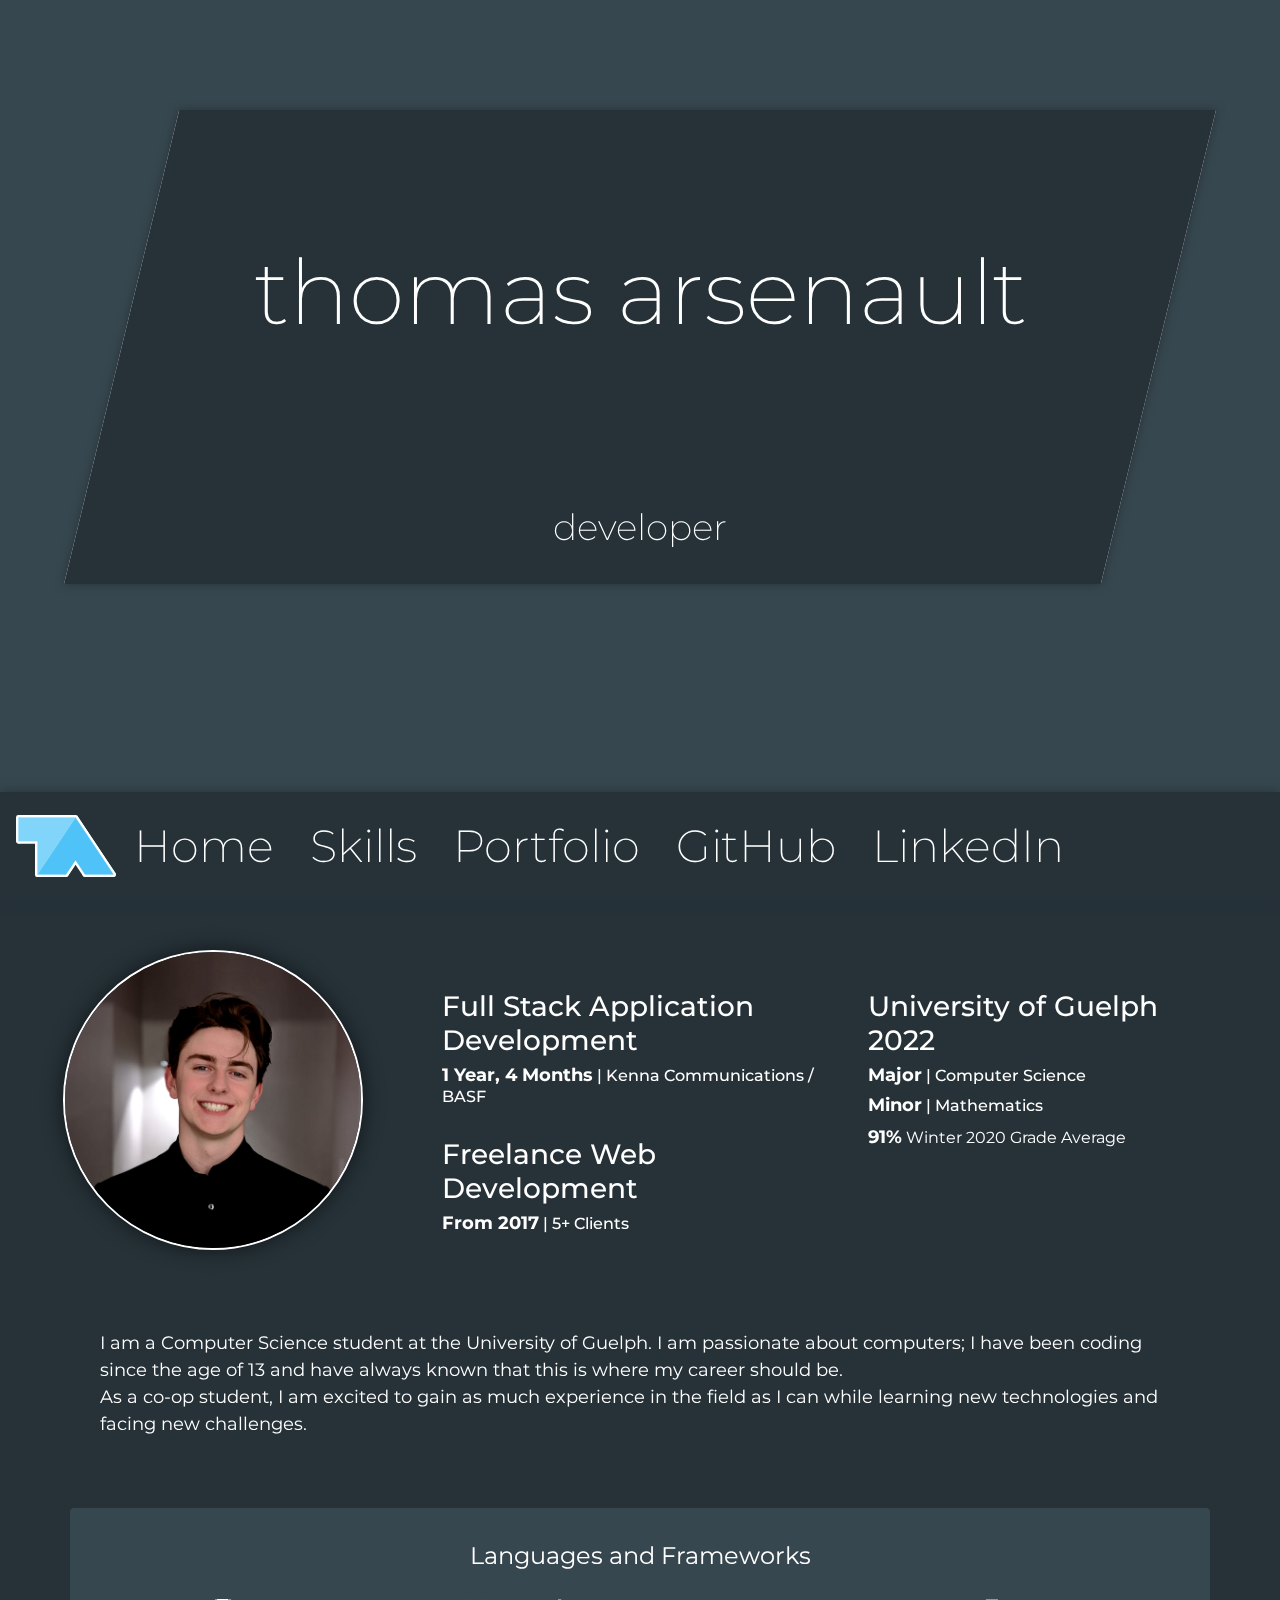
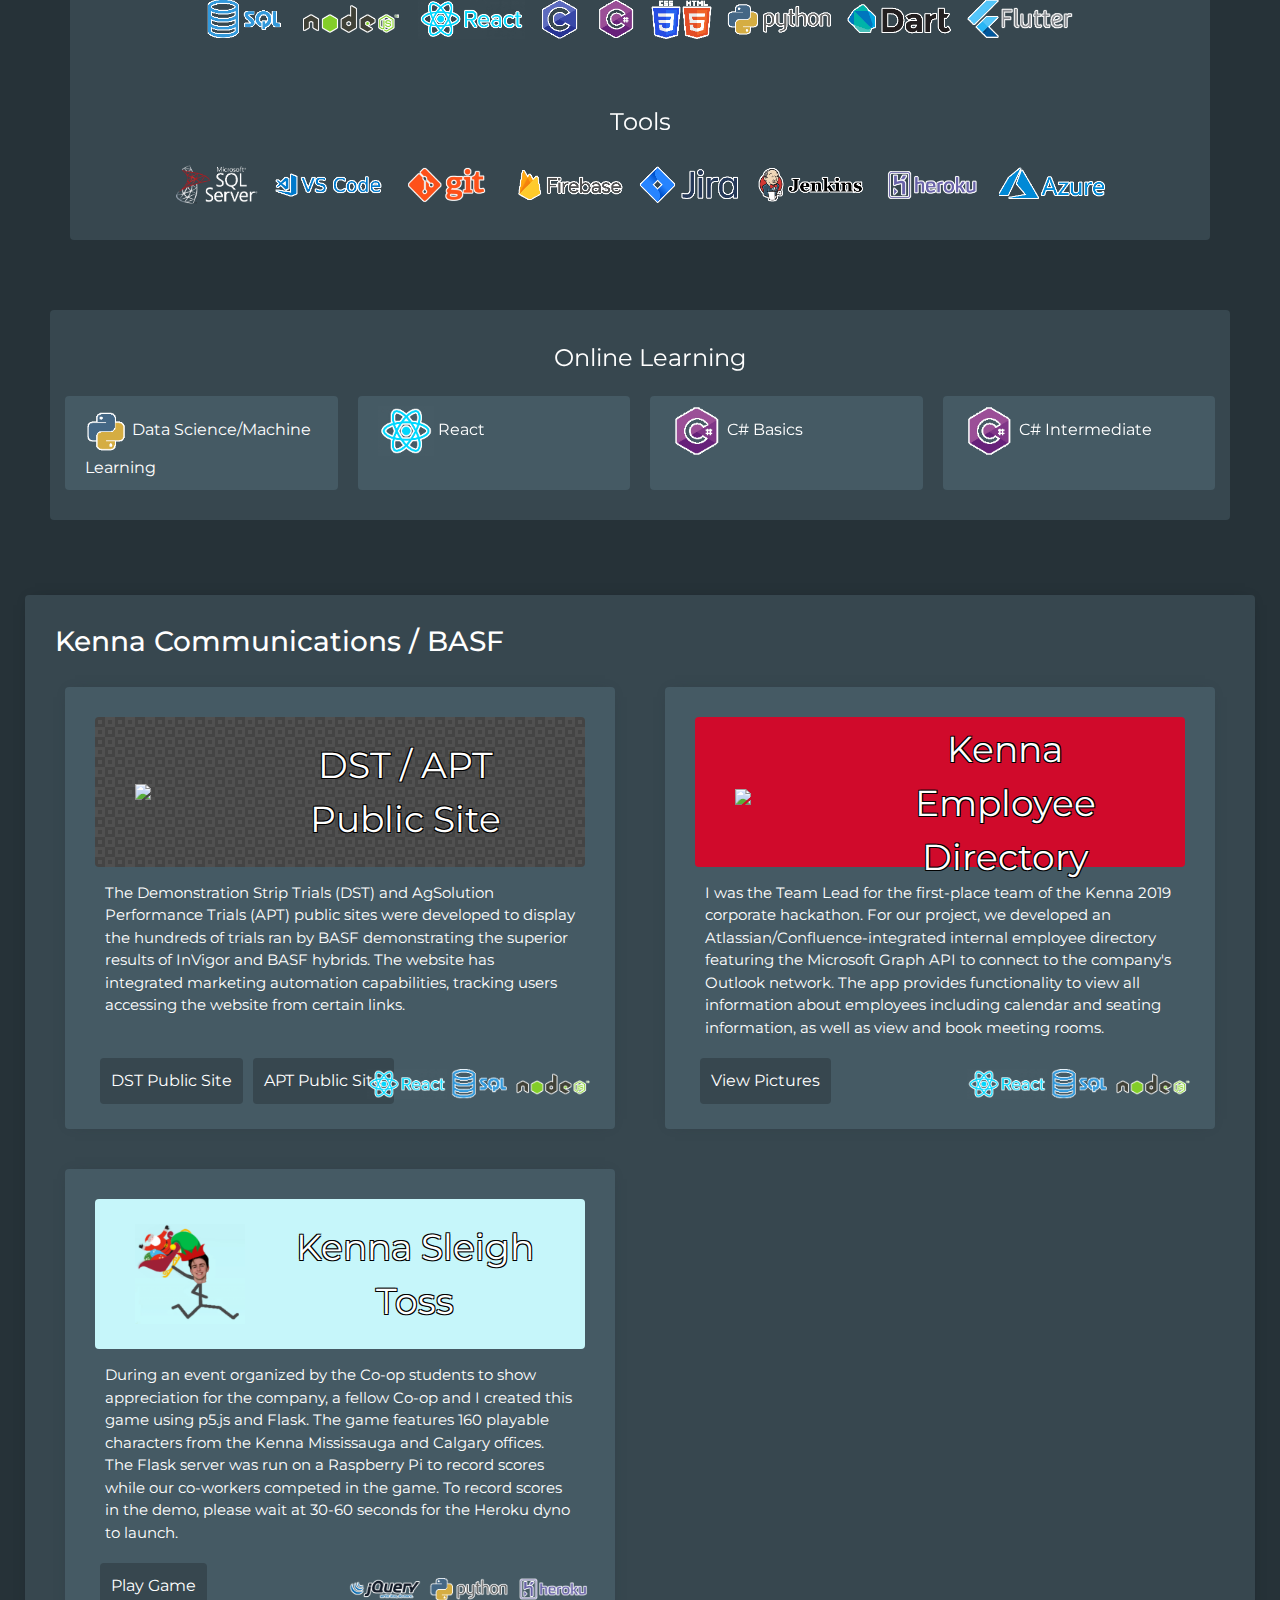
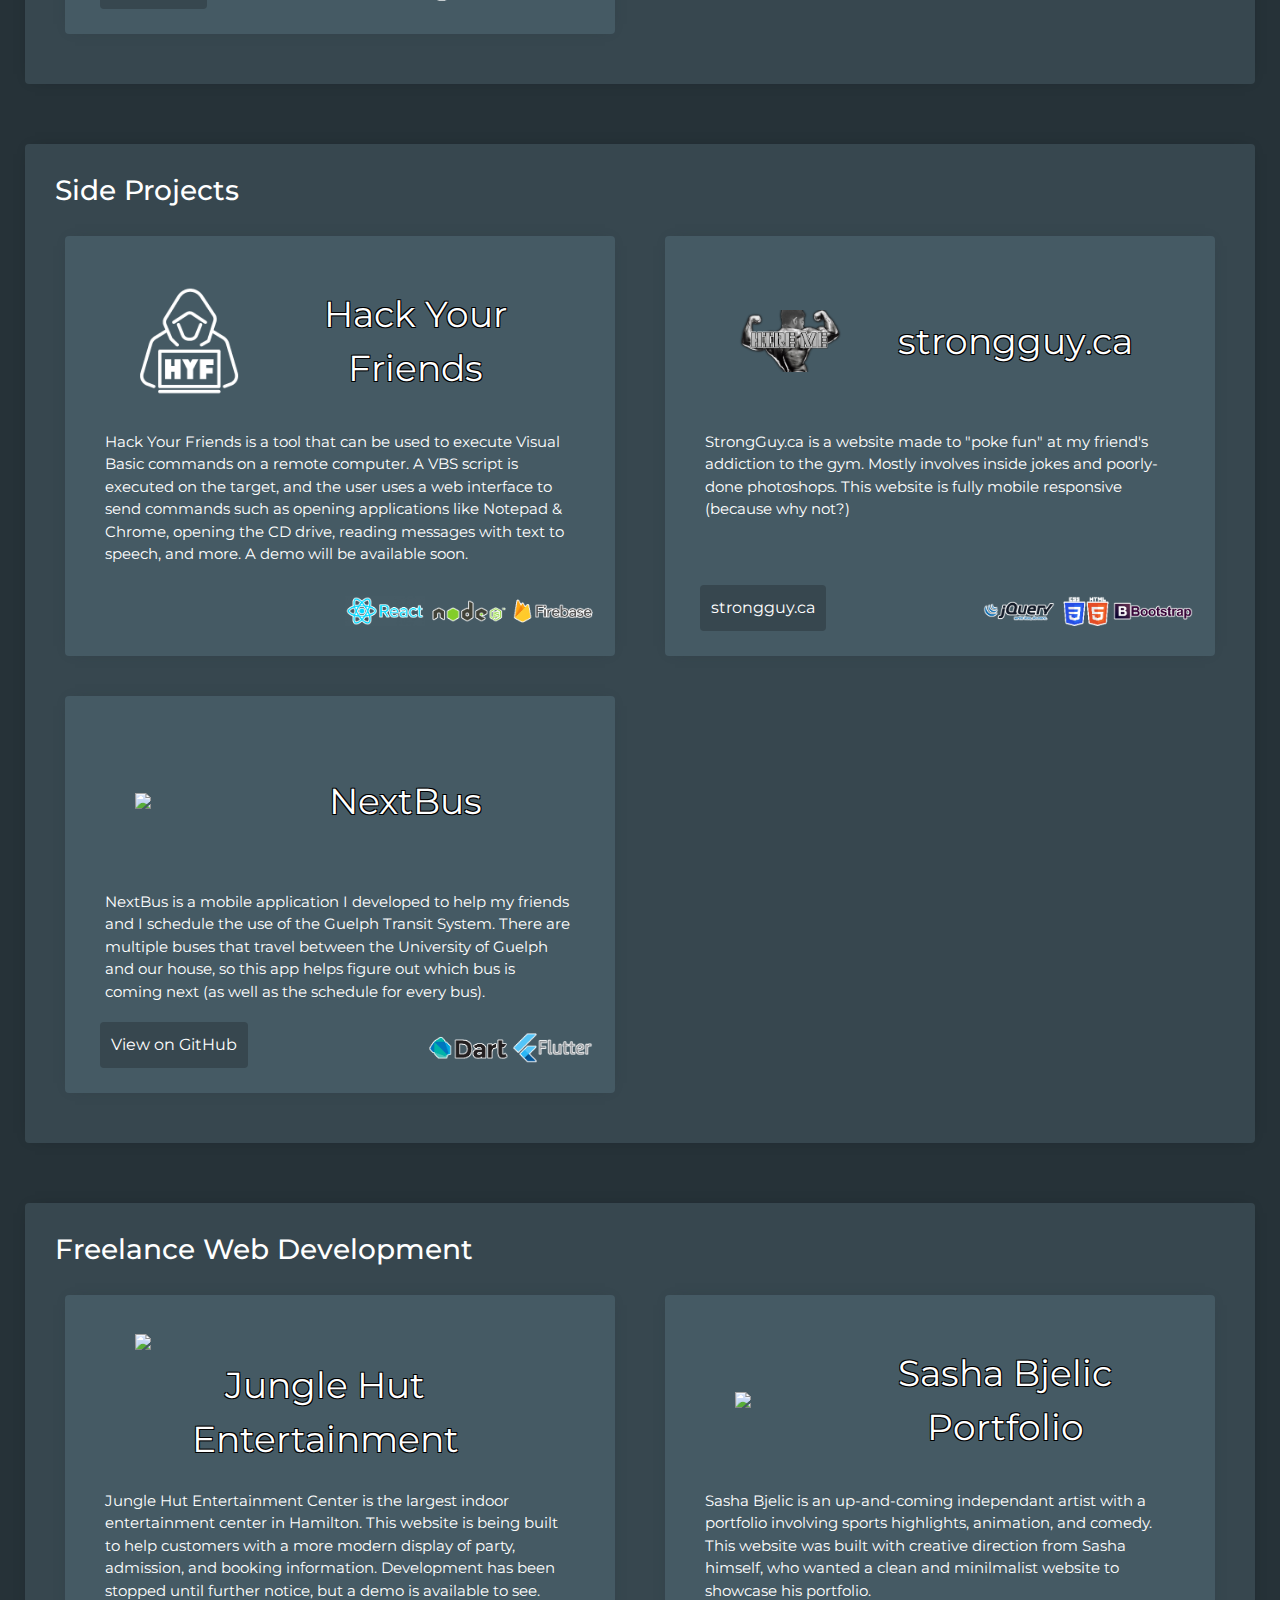
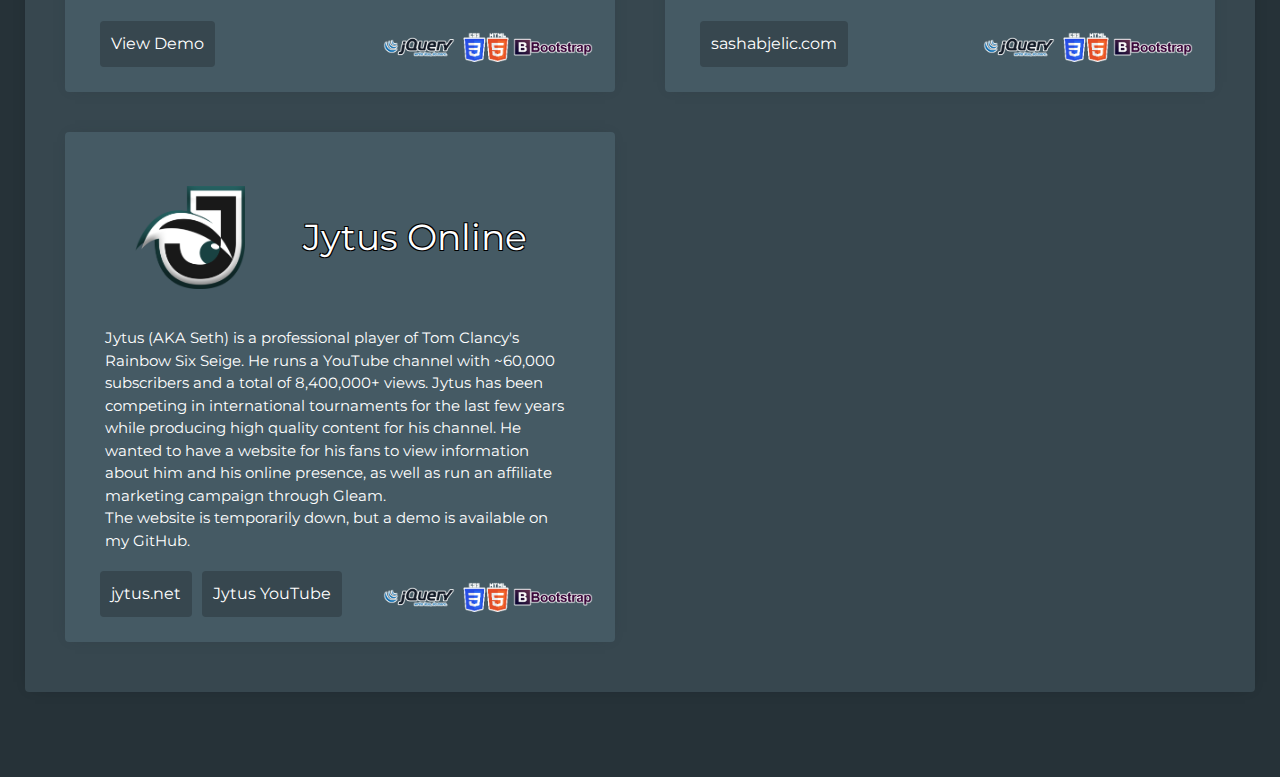
==== commit c8ce60bd: "Fixed more routes" ====
--- a/index.html
+++ b/index.html
@@ -4,10 +4,10 @@
     <link rel="stylesheet" href="navbar/navbar.css">
     <link rel="stylesheet" href="css/portfolio.css">
     <link rel="stylesheet" href="css/skills.css">
-    <link rel="apple-touch-icon" sizes="180x180" href="/resources/favicon/apple-touch-icon.png">
-    <link rel="icon" type="image/png" sizes="32x32" href="/resources/favicon/favicon-32x32.png">
-    <link rel="icon" type="image/png" sizes="16x16" href="/resources/favicon/favicon-16x16.png">
-    <link rel="manifest" href="/resources/favicon/site.webmanifest">
+    <link rel="apple-touch-icon" sizes="180x180" href="resources/favicon/apple-touch-icon.png">
+    <link rel="icon" type="image/png" sizes="32x32" href="resources/favicon/favicon-32x32.png">
+    <link rel="icon" type="image/png" sizes="16x16" href="resources/favicon/favicon-16x16.png">
+    <link rel="manifest" href="resources/favicon/site.webmanifest">
     <title>Thomas Arsenault | Developer</title>
     <meta name="viewport" content="width=device-width, initial-scale=1, height=device-height">
 
--- a/css/index.css
+++ b/css/index.css
@@ -310,7 +310,7 @@
 }
 
 .portfolioJytus {
-    background-image: url('/resources/jytusbackground.png')
+    background-image: url('resources/jytusbackground.png')
 }
 
 .portfolioSasha {
@@ -318,7 +318,7 @@
 }
 
 .portfolioJungleHut {
-    background-image: url('/resources/junglehutbackground.png')
+    background-image: url('resources/junglehutbackground.png')
 }
 
 .portfolioKenna {
--- a/css/portfolio.css
+++ b/css/portfolio.css
@@ -114,7 +114,7 @@
 }
 
 #jytus {
-    background-image: url('/resources/jytusbackground.png')
+    background-image: url('resources/jytusbackground.png')
 }
 
 #sasha {
@@ -122,7 +122,7 @@
 }
 
 #junglehut {
-    background-image: url('/resources/junglehutbackground.png')
+    background-image: url('resources/junglehutbackground.png')
 }
 
 #kenna {
@@ -143,5 +143,5 @@
 }
 
 #strongguy {
-    background-image: url("/resources/strongguy_background.png");
+    background-image: url("resources/strongguy_background.png");
 }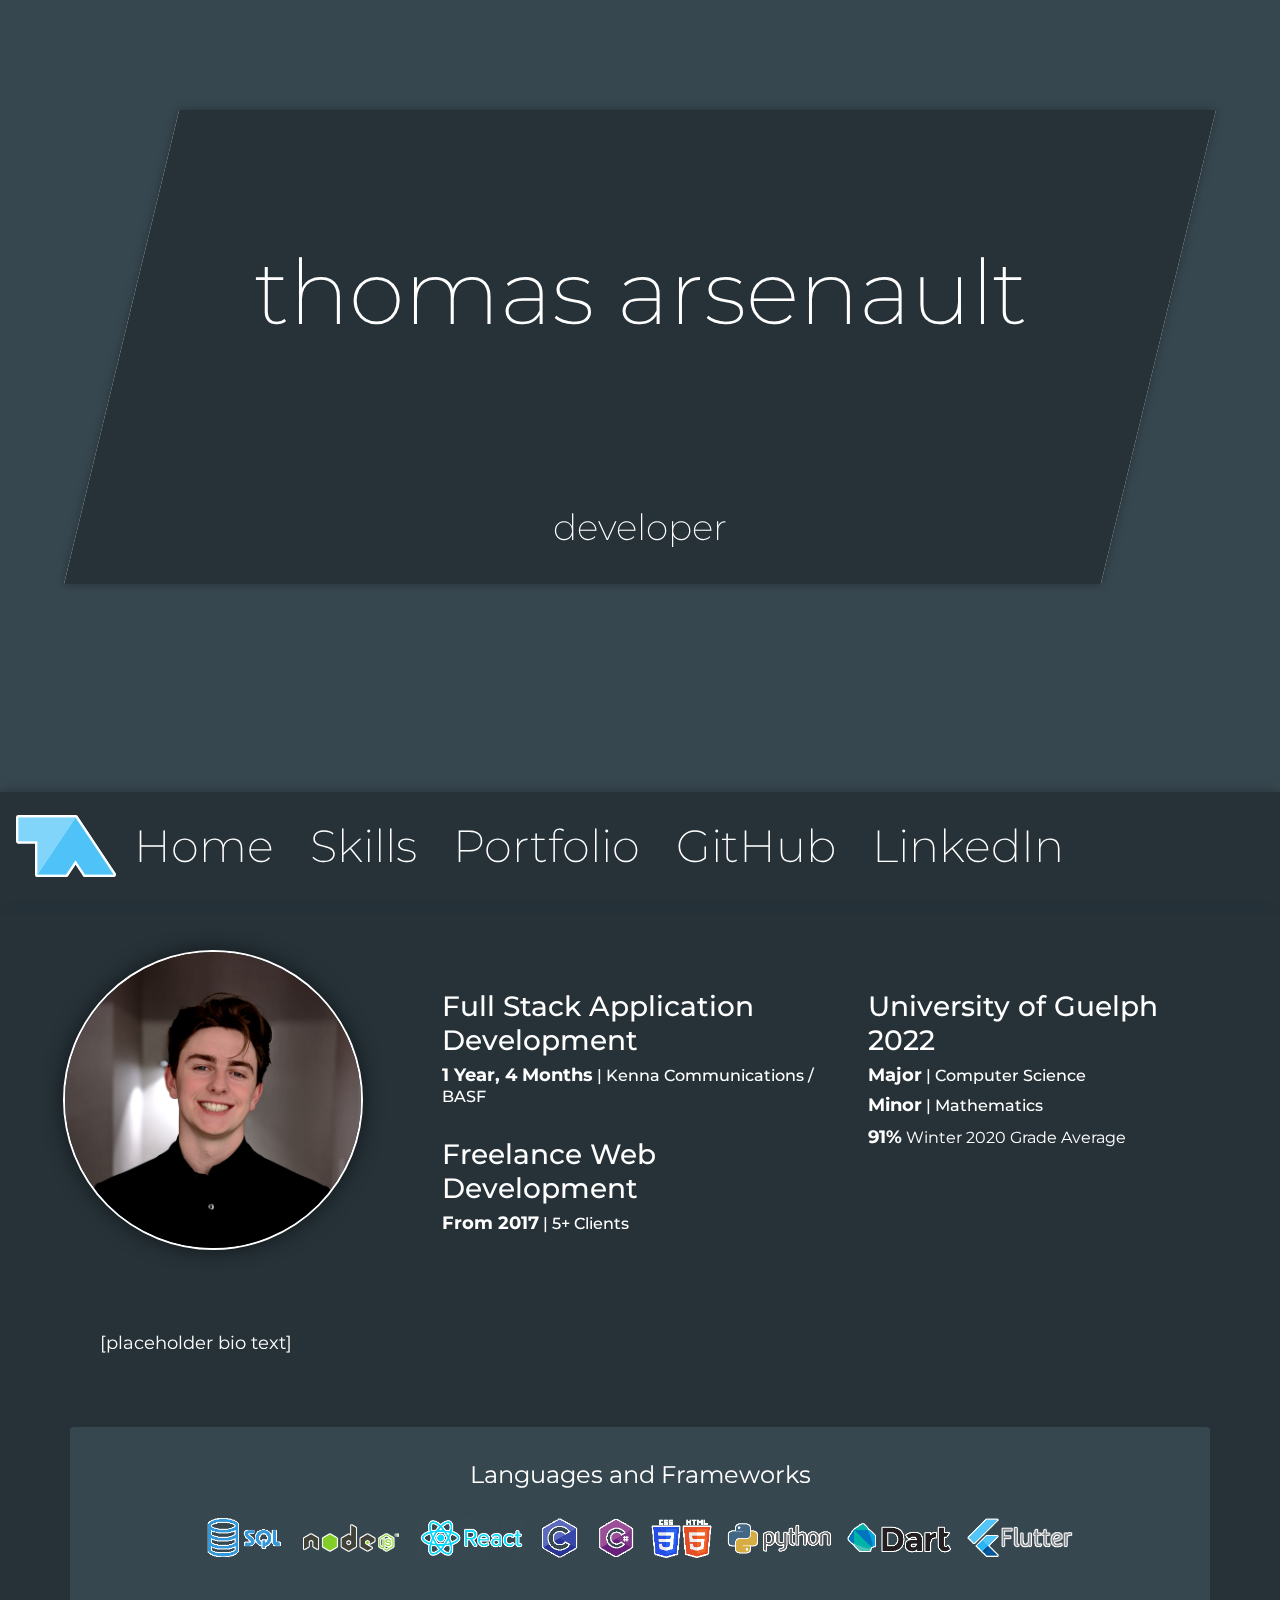
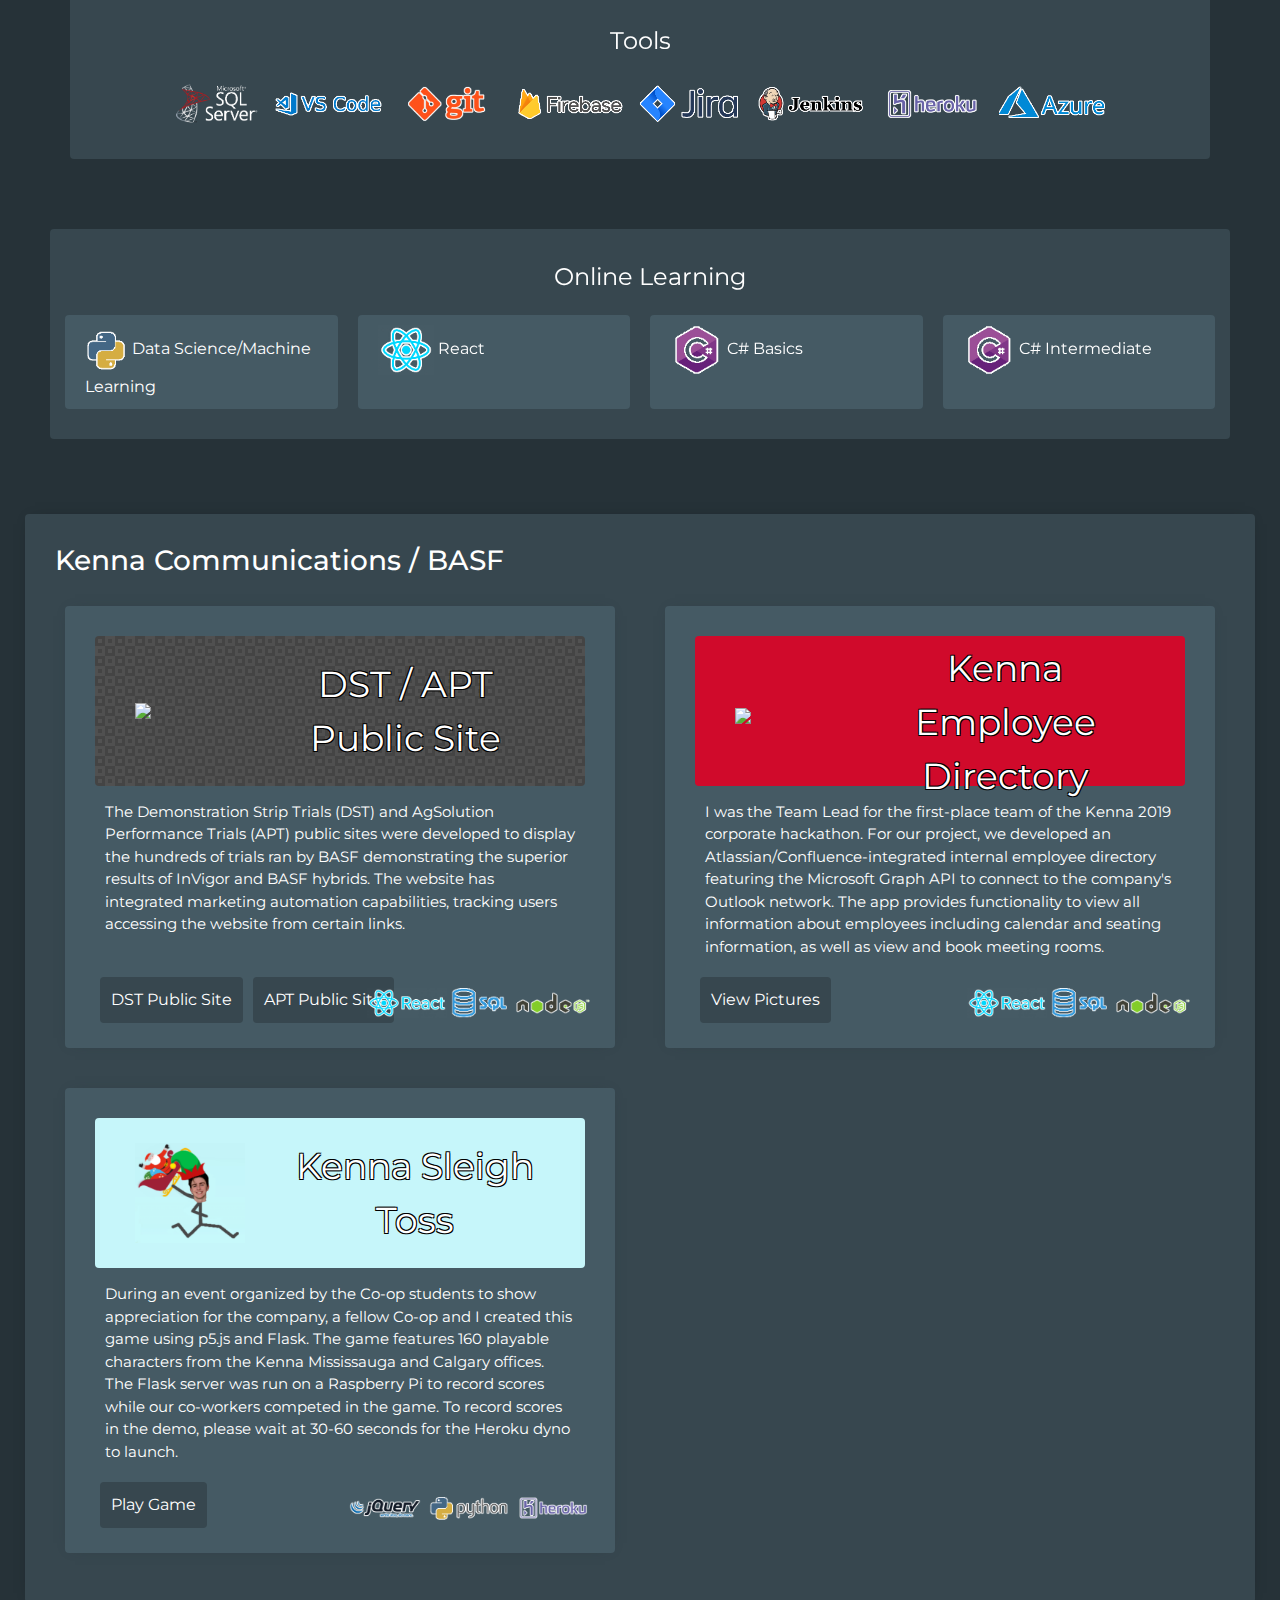
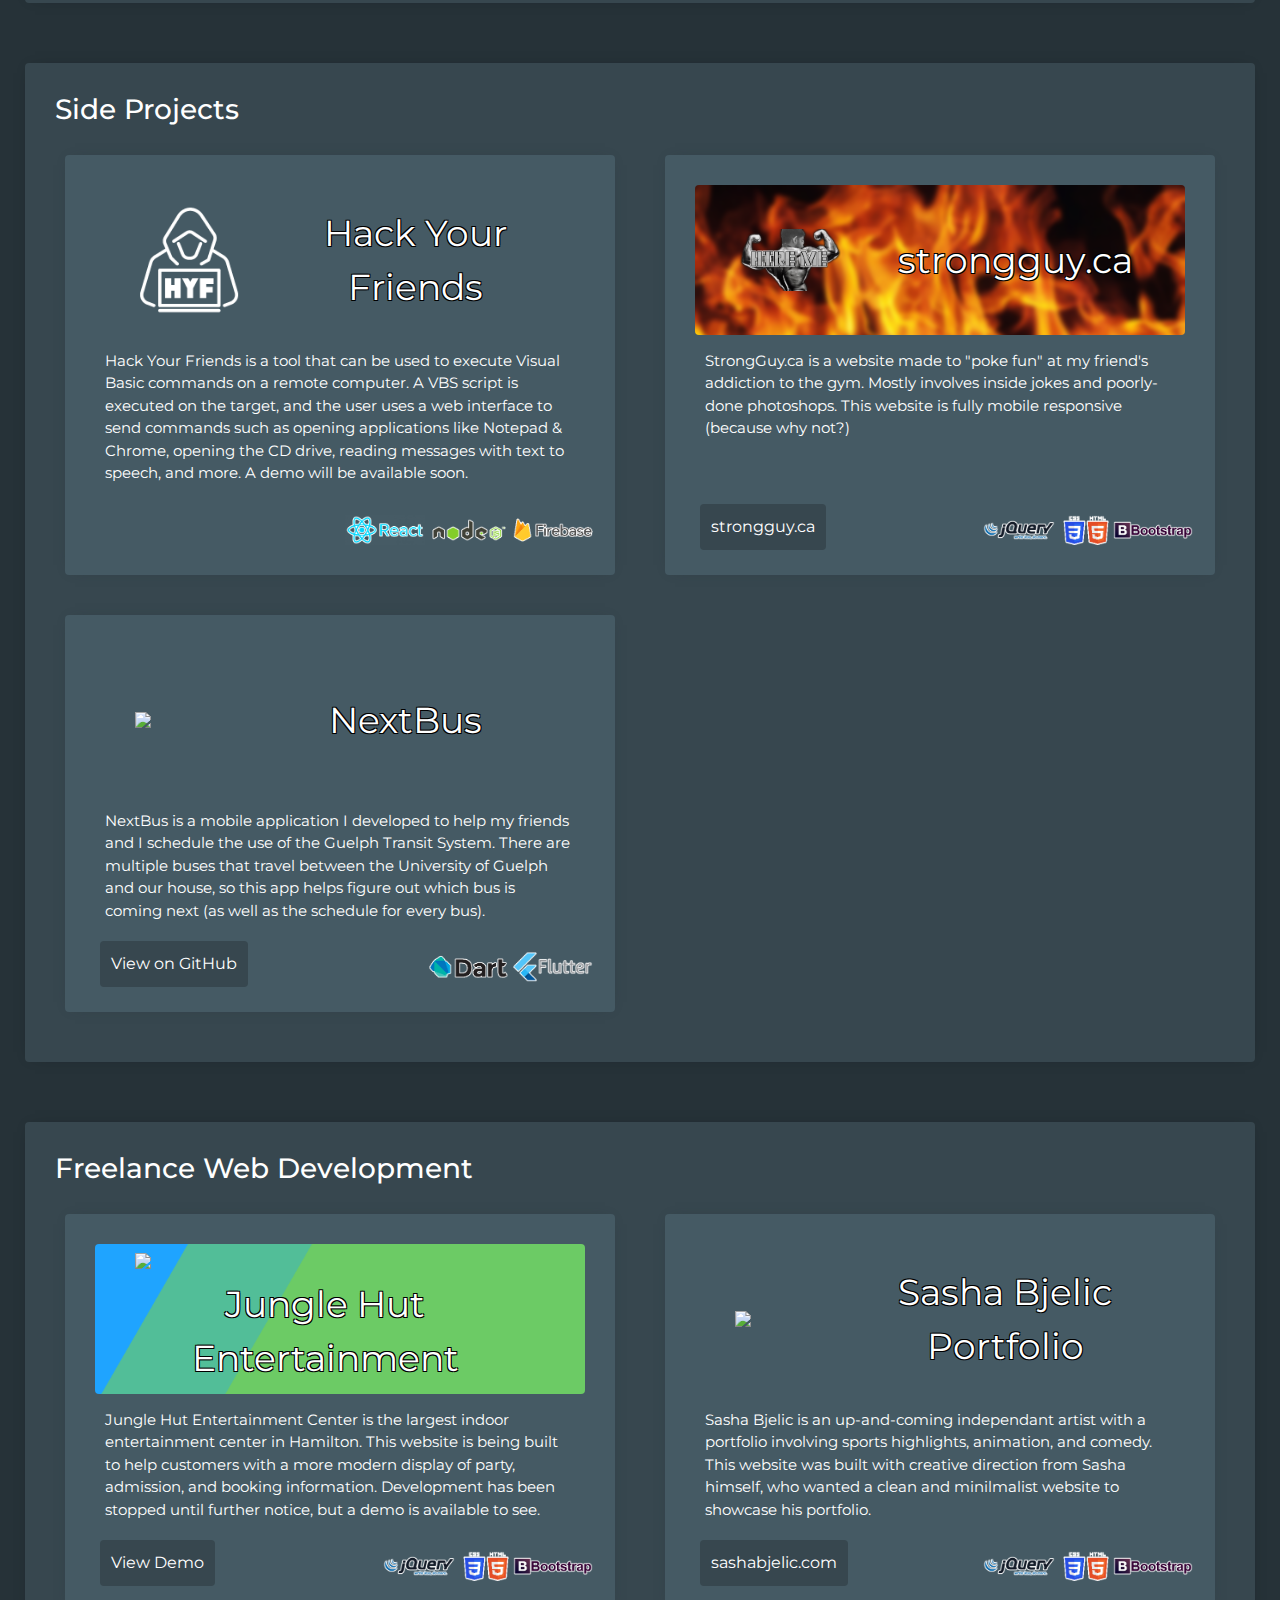
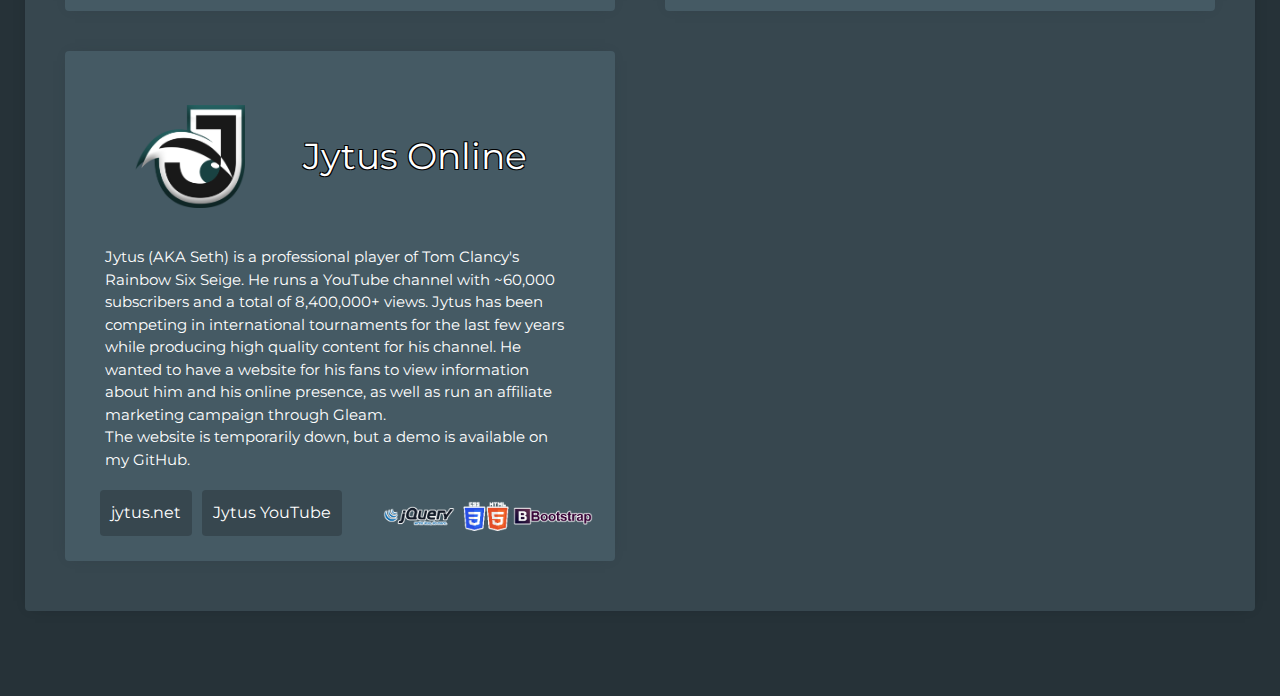
==== commit 95499658: "Fix portfolio background images" ====
--- a/index.html
+++ b/index.html
@@ -74,10 +74,13 @@
                 </div>
             </div>
             <div class="text">
+                [placeholder bio text]
+                <!--
                 I am a Computer Science student at the University of Guelph. I am passionate about computers; I have 
                     been coding since the age of 13 and have always known that this is where my career should be.<br />
                     As a co-op student, I am excited to gain as much experience in the field as I can while learning new technologies and facing new challenges.
-            </div>
+                    -->
+                </div>
             </div>
             <span id="skills" style="position: absolute; margin-top: -100px"></span>
         <div class="skills">
--- a/css/portfolio.css
+++ b/css/portfolio.css
@@ -37,6 +37,7 @@
     max-height: 150px;
     border-radius: 4px;
     padding: 5px;
+    background-size: cover;
 }
 
 .portfolio-section .img-container .row {
@@ -111,10 +112,11 @@
 
 #basf {
     background-image: url('[data-uri]');    
+    background-size: unset;
 }
 
 #jytus {
-    background-image: url('resources/jytusbackground.png')
+    background-image: url('../resources/jytusbackground.png')
 }
 
 #sasha {
@@ -122,7 +124,7 @@
 }
 
 #junglehut {
-    background-image: url('resources/junglehutbackground.png')
+    background-image: url('../resources/junglehutbackground.png')
 }
 
 #kenna {
@@ -143,5 +145,5 @@
 }
 
 #strongguy {
-    background-image: url("resources/strongguy_background.png");
+    background-image: url("../resources/strongguy_background.png");
 }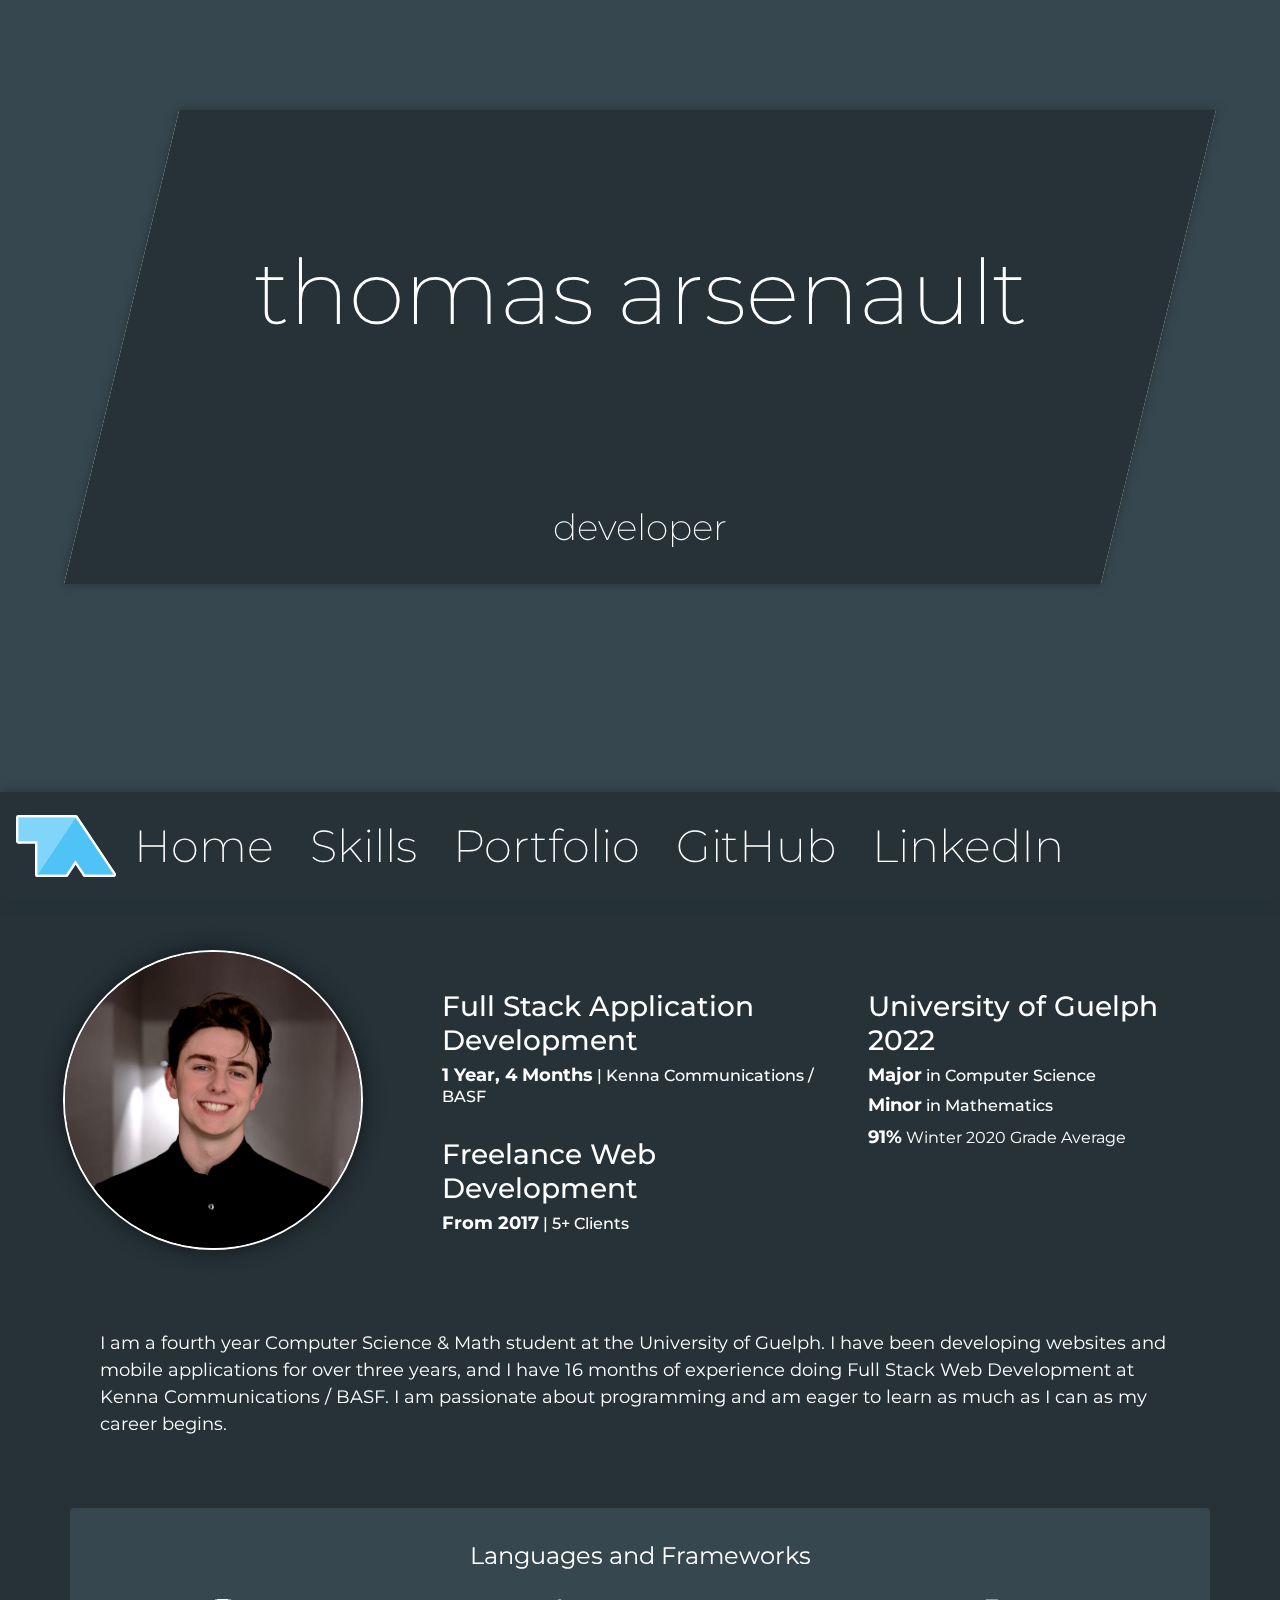
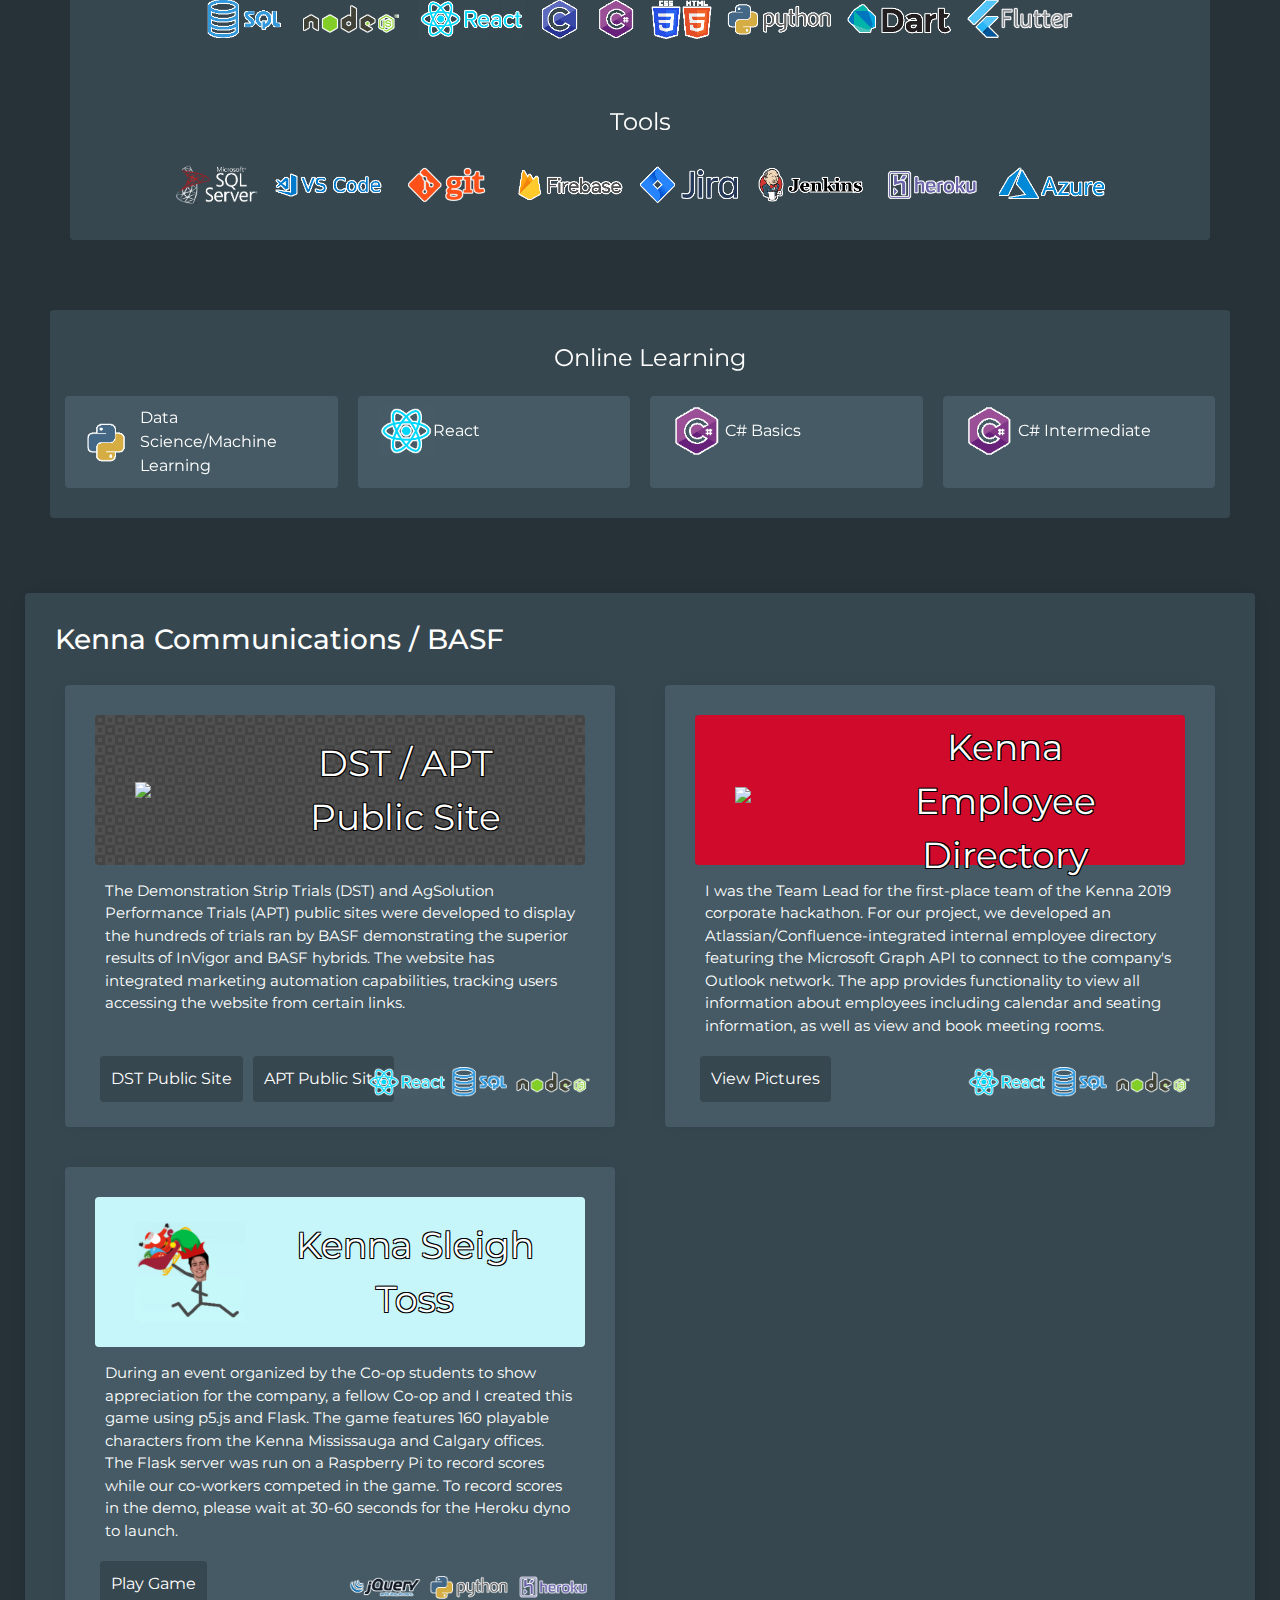
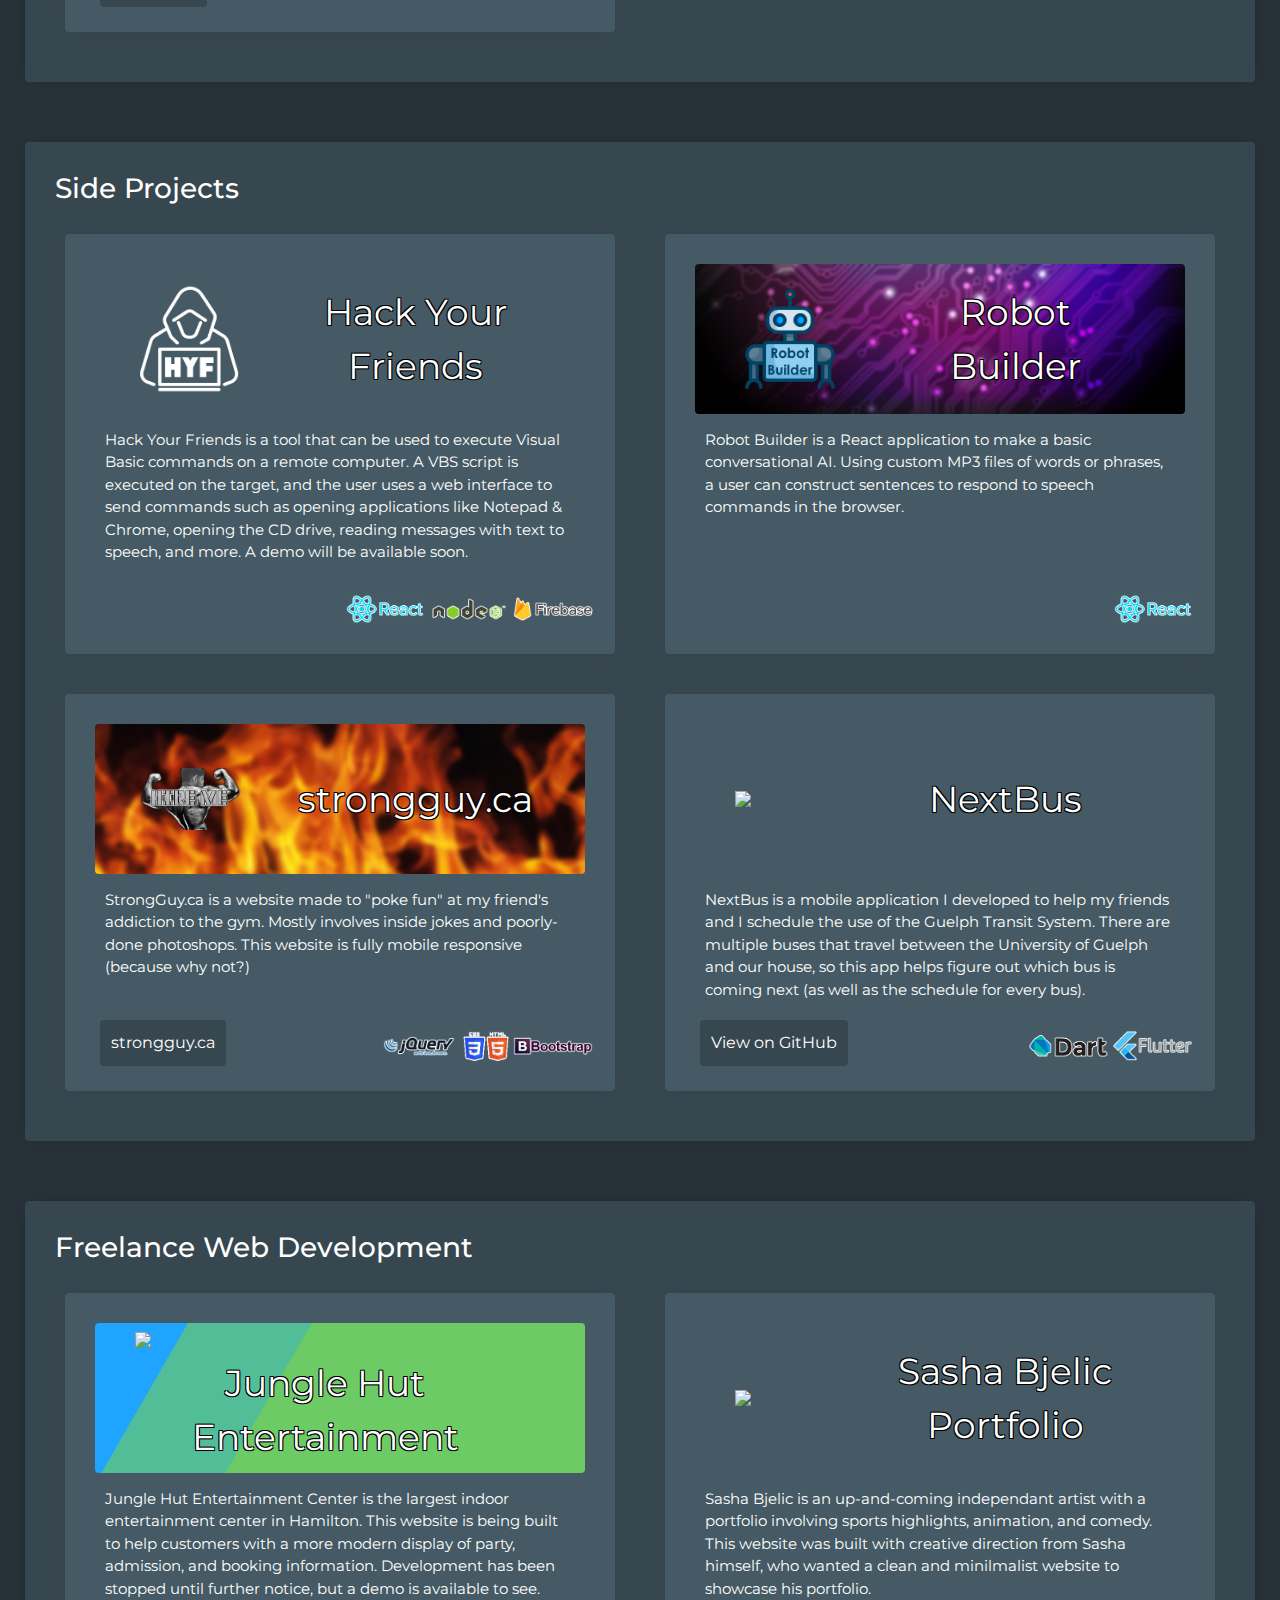
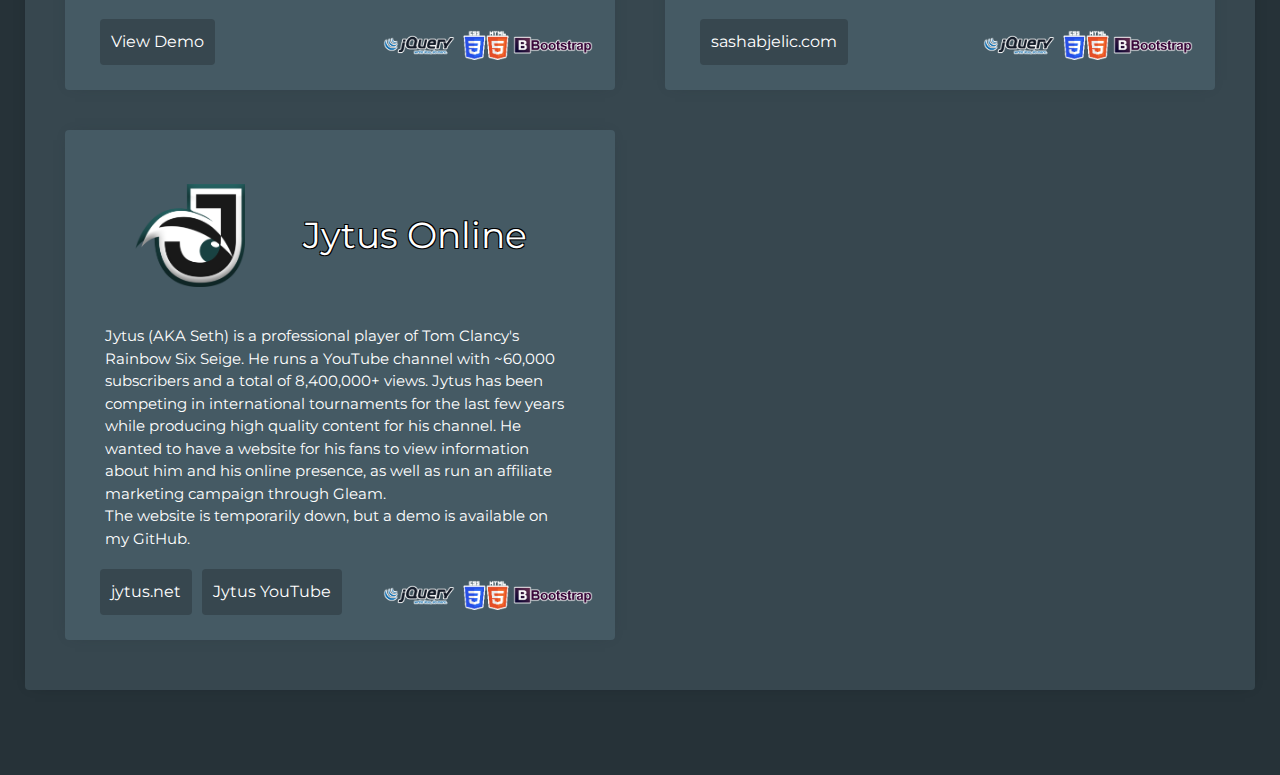
==== commit 18b31cb7: "Fixed some styling, added new side project" ====
--- a/index.html
+++ b/index.html
@@ -67,19 +67,14 @@
                 <div class="col-sm-3 bio-container">
                     <div class="about-me-bio-paragraph">
                         <h3>University of Guelph 2022</h3>
-                            <h6><span class="field">Major</span> | Computer Science</h6>
-                            <h6><span class="field">Minor</span> | Mathematics</h6>
+                            <h6><span class="field">Major</span> in Computer Science</h6>
+                            <h6><span class="field">Minor</span> in Mathematics</h6>
                             <span class="field">91%</span> Winter 2020 Grade Average
                     </div>
                 </div>
             </div>
             <div class="text">
-                [placeholder bio text]
-                <!--
-                I am a Computer Science student at the University of Guelph. I am passionate about computers; I have 
-                    been coding since the age of 13 and have always known that this is where my career should be.<br />
-                    As a co-op student, I am excited to gain as much experience in the field as I can while learning new technologies and facing new challenges.
-                    -->
+                I am a fourth year Computer Science & Math student at the University of Guelph. I have been developing websites and mobile applications for over three years, and I have 16 months of experience doing Full Stack Web Development at Kenna Communications / BASF. I am passionate about programming and am eager to learn as much as I can as my career begins.
                 </div>
             </div>
             <span id="skills" style="position: absolute; margin-top: -100px"></span>
@@ -126,20 +121,44 @@
                 </div>
                 <div class="row">
                     <a class="online-course col-sm" target="_blank" href="https://www.udemy.com/course/python-for-data-science-and-machine-learning-bootcamp/learn/lecture/5760272#overview">
-                        <img src="resources/tech_logos/python_logo.png" />
-                        Data Science/Machine Learning
+                        <div class="row online-course-container">
+                            <div class="col-sm-2">
+                                <img src="resources/tech_logos/python_logo.png" />
+                            </div>
+                            <div class="col-sm course-title">
+                                Data Science/Machine Learning
+                            </div>
+                        </div>
                     </a>
                     <a class="online-course col-sm" target="_blank" href="https://www.udemy.com/course/react-the-complete-guide-incl-redux/learn/lecture/8090862#overview">
-                        <img src="resources/tech_logos/reactjs_logo.png" />
-                        React
+                        <div class="row online-course-container">
+                            <div class="col-sm-2">
+                                <img src="resources/tech_logos/reactjs_logo.png" />
+                            </div>
+                            <div class="col-sm course-title">
+                                React
+                            </div>
+                        </div>
                     </a>
                     <a class="online-course col-sm" target="_blank" href="https://www.udemy.com/course/csharp-tutorial-for-beginners/learn/lecture/2900540#overview">
-                        <img src="resources/tech_logos/csharp.png" />
-                        C# Basics
+                        <div class="row online-course-container">
+                            <div class="col-sm-2">
+                                <img src="resources/tech_logos/csharp.png" />
+                            </div>
+                            <div class="col-sm course-title">
+                                C# Basics
+                            </div>
+                        </div>
                     </a>
                     <a class="online-course col-sm" target="_blank" href="https://www.udemy.com/course/csharp-intermediate-classes-interfaces-and-oop/learn/lecture/2484606#overview">
-                        <img src="resources/tech_logos/csharp.png" />
-                        C# Intermediate
+                        <div class="row online-course-container">
+                            <div class="col-sm-2">
+                                <img src="resources/tech_logos/csharp.png" />
+                            </div>
+                            <div class="col-sm course-title ">
+                                C# Intermediate
+                            </div>
+                        </div>
                     </a>
                 </div>
             </div>
--- a/css/portfolio.css
+++ b/css/portfolio.css
@@ -146,4 +146,8 @@
 
 #strongguy {
     background-image: url("../resources/strongguy_background.png");
+}
+
+#robotbuilder {
+    background-image: url("../resources/robotbuilder_background.png")
 }--- a/css/skills.css
+++ b/css/skills.css
@@ -58,4 +58,13 @@
 
 .online-learning .online-course img {
     height: 50px;
+}
+
+.online-learning .online-course .online-course-container {
+    align-items: center;
+}
+
+.online-learning .course-title {
+    height: auto;
+    margin: 0px 10px;
 }